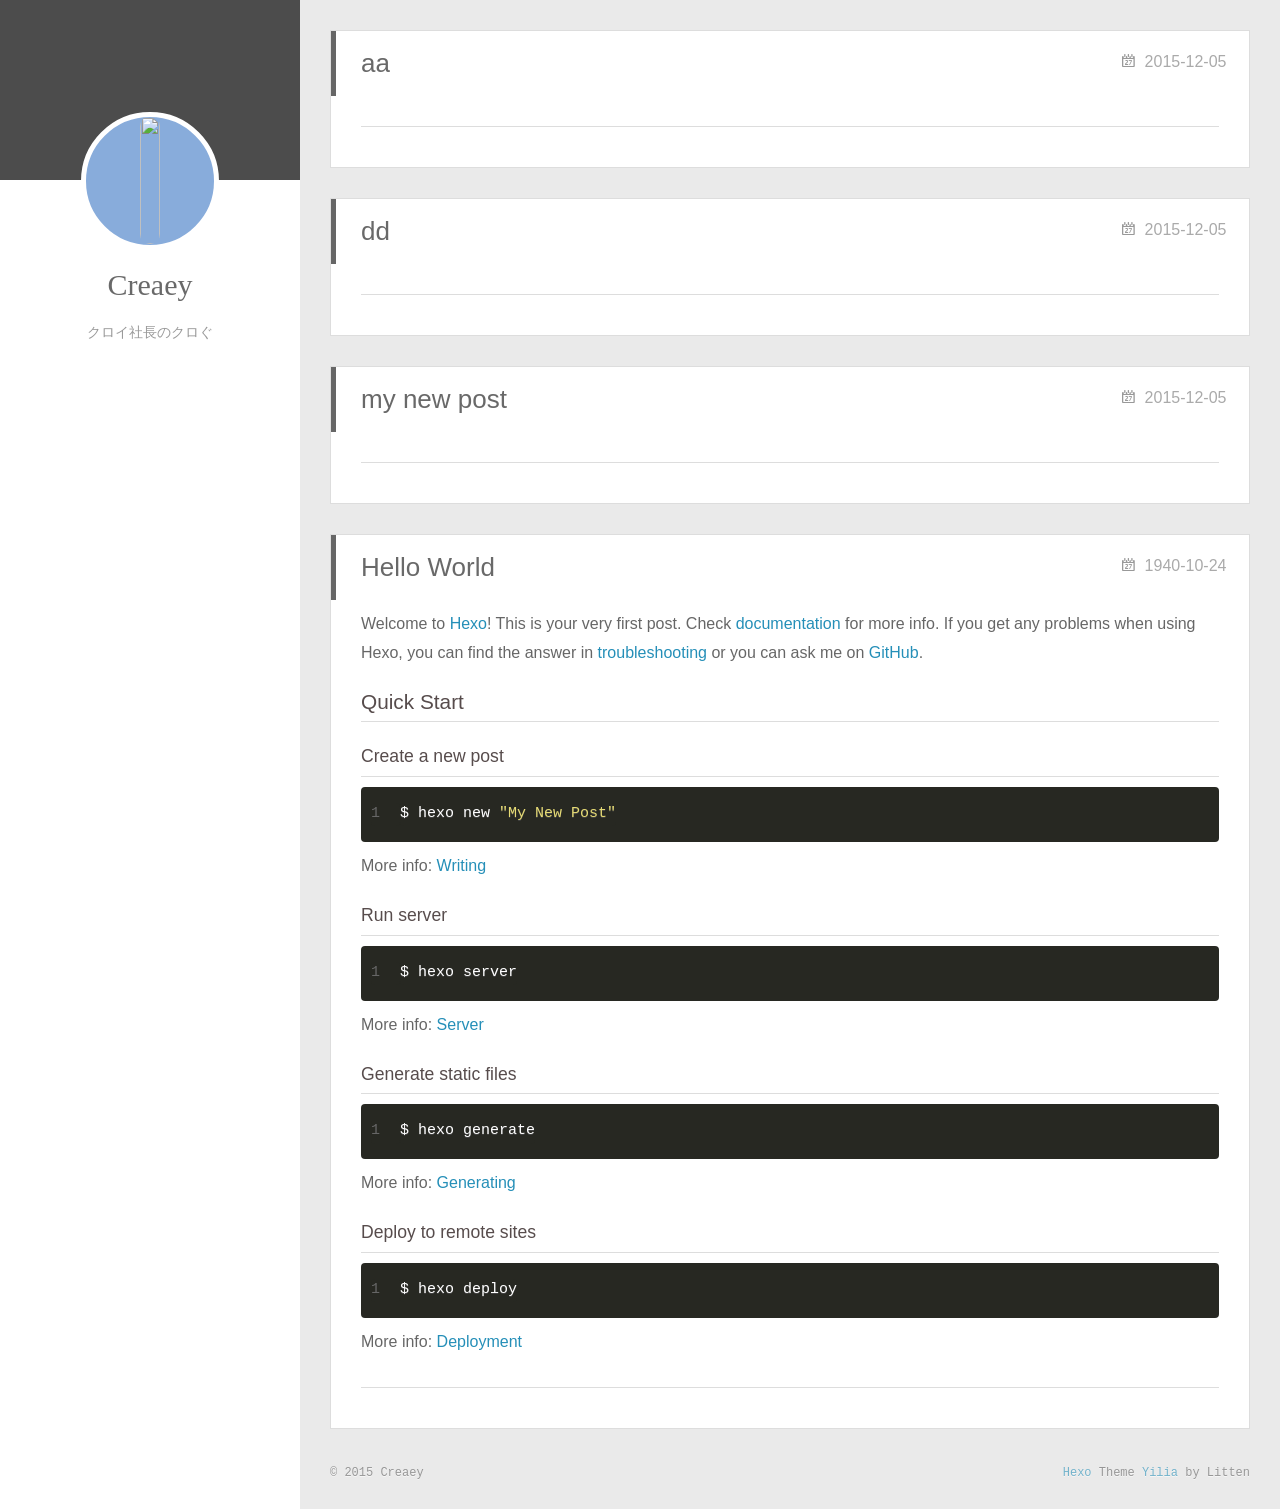
==== index.html @ 6d9f1882 "Site updated: 2015-12-05 16:35:38" ====
<!DOCTYPE html>
<html>
<head>
  <meta charset="utf-8">
  
  <title>Creaey&#39;s Klog</title>
  <meta name="viewport" content="width=device-width, initial-scale=1, maximum-scale=1">
  <meta name="description" content="クロイ社長のクロぐ">
<meta property="og:type" content="website">
<meta property="og:title" content="Creaey's Klog">
<meta property="og:url" content="http://creaey.com/index.html">
<meta property="og:site_name" content="Creaey's Klog">
<meta property="og:description" content="クロイ社長のクロぐ">
<meta name="twitter:card" content="summary">
<meta name="twitter:title" content="Creaey's Klog">
<meta name="twitter:description" content="クロイ社長のクロぐ">
  
  
  <link rel="stylesheet" href="/css/style.css" type="text/css">
</head>
<body>
  <div id="container">
    <div class="left-col">
    <div class="overlay"></div>
<div class="intrude-less">
	<header id="header" class="inner">
		<a href="/" class="profilepic">
			
			<img src="undefined" class="js-avatar" style="width: 100%;height: 100%;opacity: 1;">
			
		</a>

		<hgroup>
		  <h1 class="header-author"><a href="/">Creaey</a></h1>
		</hgroup>

		
		<p class="header-subtitle">クロイ社長のクロぐ</p>
		

		

		<div class="switch-area">
			<div class="switch-wrap">
				<section class="switch-part switch-part1">
					<nav class="header-menu">
						<ul>
						
						</ul>
					</nav>
					<nav class="header-nav">
						<div class="social">
							
						</div>
					</nav>
				</section>
				
				
				
				

				
			</div>
		</div>
	</header>				
</div>
    </div>
    <div class="mid-col">
      <nav id="mobile-nav">
  	<div class="overlay">
  		<div class="slider-trigger"></div>
  		<h1 class="header-author js-mobile-header hide">Creaey</h1>
  	</div>
	<div class="intrude-less">
		<header id="header" class="inner">
			<div class="profilepic">
				<img lazy-src="undefined" class="js-avatar">
			</div>
			<hgroup>
			  <h1 class="header-author">Creaey</h1>
			</hgroup>
			
			<p class="header-subtitle">クロイ社長のクロぐ</p>
			
			<nav class="header-menu">
				<ul>
				
		        <div class="clearfix"></div>
				</ul>
			</nav>
			<nav class="header-nav">
				<div class="social">
					
				</div>
			</nav>
		</header>				
	</div>
</nav>
      <div class="body-wrap">
  
    <article id="post-aa" class="article article-type-post" itemscope itemprop="blogPost">
  
    <div class="article-meta">
      <a href="/2015/12/05/aa/" class="article-date">
  	<time datetime="2015-12-04T17:41:09.000Z" itemprop="datePublished">2015-12-05</time>
</a>
    </div>
  
  <div class="article-inner">
    
    
      <header class="article-header">
        
  
    <h1 itemprop="name">
      <a class="article-title" href="/2015/12/05/aa/">aa</a>
    </h1>
  

      </header>
      
    
    <div class="article-entry" itemprop="articleBody">
      
        
      
    </div>
    
    <div class="article-info article-info-index">
      
      
      

      
      <div class="clearfix"></div>
    </div>
    
  </div>
  
</article>







  
    <article id="post-dd" class="article article-type-post" itemscope itemprop="blogPost">
  
    <div class="article-meta">
      <a href="/2015/12/05/dd/" class="article-date">
  	<time datetime="2015-12-04T17:09:47.000Z" itemprop="datePublished">2015-12-05</time>
</a>
    </div>
  
  <div class="article-inner">
    
    
      <header class="article-header">
        
  
    <h1 itemprop="name">
      <a class="article-title" href="/2015/12/05/dd/">dd</a>
    </h1>
  

      </header>
      
    
    <div class="article-entry" itemprop="articleBody">
      
        
      
    </div>
    
    <div class="article-info article-info-index">
      
      
      

      
      <div class="clearfix"></div>
    </div>
    
  </div>
  
</article>







  
    <article id="post-my-new-post" class="article article-type-post" itemscope itemprop="blogPost">
  
    <div class="article-meta">
      <a href="/2015/12/05/my-new-post/" class="article-date">
  	<time datetime="2015-12-04T16:20:03.000Z" itemprop="datePublished">2015-12-05</time>
</a>
    </div>
  
  <div class="article-inner">
    
    
      <header class="article-header">
        
  
    <h1 itemprop="name">
      <a class="article-title" href="/2015/12/05/my-new-post/">my new post</a>
    </h1>
  

      </header>
      
    
    <div class="article-entry" itemprop="articleBody">
      
        
      
    </div>
    
    <div class="article-info article-info-index">
      
      
      

      
      <div class="clearfix"></div>
    </div>
    
  </div>
  
</article>







  
    <article id="post-hello-world" class="article article-type-post" itemscope itemprop="blogPost">
  
    <div class="article-meta">
      <a href="/1940/10/24/hello-world/" class="article-date">
  	<time datetime="1940-10-24T02:26:18.955Z" itemprop="datePublished">1940-10-24</time>
</a>
    </div>
  
  <div class="article-inner">
    
    
      <header class="article-header">
        
  
    <h1 itemprop="name">
      <a class="article-title" href="/1940/10/24/hello-world/">Hello World</a>
    </h1>
  

      </header>
      
    
    <div class="article-entry" itemprop="articleBody">
      
        <p>Welcome to <a href="http://hexo.io/" target="_blank" rel="external">Hexo</a>! This is your very first post. Check <a href="http://hexo.io/docs/" target="_blank" rel="external">documentation</a> for more info. If you get any problems when using Hexo, you can find the answer in <a href="http://hexo.io/docs/troubleshooting.html" target="_blank" rel="external">troubleshooting</a> or you can ask me on <a href="https://github.com/hexojs/hexo/issues" target="_blank" rel="external">GitHub</a>.</p>
<h2 id="Quick_Start">Quick Start</h2><h3 id="Create_a_new_post">Create a new post</h3><figure class="highlight bash"><table><tr><td class="gutter"><pre><span class="line">1</span><br></pre></td><td class="code"><pre><span class="line">$ hexo new <span class="string">"My New Post"</span></span><br></pre></td></tr></table></figure>
<p>More info: <a href="http://hexo.io/docs/writing.html" target="_blank" rel="external">Writing</a></p>
<h3 id="Run_server">Run server</h3><figure class="highlight bash"><table><tr><td class="gutter"><pre><span class="line">1</span><br></pre></td><td class="code"><pre><span class="line">$ hexo server</span><br></pre></td></tr></table></figure>
<p>More info: <a href="http://hexo.io/docs/server.html" target="_blank" rel="external">Server</a></p>
<h3 id="Generate_static_files">Generate static files</h3><figure class="highlight bash"><table><tr><td class="gutter"><pre><span class="line">1</span><br></pre></td><td class="code"><pre><span class="line">$ hexo generate</span><br></pre></td></tr></table></figure>
<p>More info: <a href="http://hexo.io/docs/generating.html" target="_blank" rel="external">Generating</a></p>
<h3 id="Deploy_to_remote_sites">Deploy to remote sites</h3><figure class="highlight bash"><table><tr><td class="gutter"><pre><span class="line">1</span><br></pre></td><td class="code"><pre><span class="line">$ hexo deploy</span><br></pre></td></tr></table></figure>
<p>More info: <a href="http://hexo.io/docs/deployment.html" target="_blank" rel="external">Deployment</a></p>

      
    </div>
    
    <div class="article-info article-info-index">
      
      
      

      
      <div class="clearfix"></div>
    </div>
    
  </div>
  
</article>







  
  
</div>
      <footer id="footer">
  <div class="outer">
    <div id="footer-info">
    	<div class="footer-left">
    		&copy; 2015 Creaey
    	</div>
      	<div class="footer-right">
      		<a href="http://hexo.io/" target="_blank">Hexo</a>  Theme <a href="https://github.com/litten/hexo-theme-yilia" target="_blank">Yilia</a> by Litten
      	</div>
    </div>
  </div>
</footer>
    </div>
    

<script>
	var yiliaConfig = {
		fancybox: undefined,
		mathjax: undefined,
		animate: undefined,
		isHome: true,
		isPost: false,
		isArchive: false,
		isTag: false,
		isCategory: false,
		open_in_new: undefined
	}
</script>
<script src="http://7.url.cn/edu/jslib/comb/require-2.1.6,jquery-1.9.1.min.js" type="text/javascript"></script>
<script src="/js/main.js" type="text/javascript"></script>






  </div>
</body>
</html>
---- css/style.css ----
body {
  width: 100%;
}
body:before,
body:after {
  content: "";
  display: table;
}
body:after {
  clear: both;
}
@font-face {
  font-family: 'FontAwesome';
  src: url("fonts/fontawesome-webfont.eot");
  src: url("fonts/fontawesome-webfont.eot?#iefix") format("embedded-opentype"), url("fonts/fontawesome-webfont.woff") format("woff"), url("fonts/fontawesome-webfont.ttf") format("truetype"), url("fonts/fontawesome-webfont.svgz#FontAwesomeRegular") format("svg"), url("fonts/fontawesome-webfont.svg#FontAwesomeRegular") format("svg");
  font-weight: normal;
  font-style: normal;
}
html,
body,
div,
span,
applet,
object,
iframe,
h1,
h2,
h3,
h4,
h5,
h6,
p,
blockquote,
pre,
a,
abbr,
acronym,
address,
big,
cite,
code,
del,
dfn,
em,
img,
ins,
kbd,
q,
s,
samp,
small,
strike,
strong,
sub,
sup,
tt,
var,
dl,
dt,
dd,
ol,
ul,
li,
fieldset,
form,
label,
legend,
table,
caption,
tbody,
tfoot,
thead,
tr,
th,
td {
  margin: 0;
  padding: 0;
  border: 0;
  outline: 0;
  font-weight: inherit;
  font-style: inherit;
  font-family: inherit;
  font-size: 100%;
  vertical-align: baseline;
}
body {
  line-height: 1;
  color: #000;
  background: #fff;
}
ol,
ul {
  list-style: none;
}
table {
  border-collapse: separate;
  border-spacing: 0;
  vertical-align: middle;
}
caption,
th,
td {
  text-align: left;
  font-weight: normal;
  vertical-align: middle;
}
a img {
  border: none;
}
ol {
  list-style: decimal;
  padding-left: 20px;
}
ul {
  list-style: none;
}
input,
button {
  margin: 0;
  padding: 0;
}
input::-moz-focus-inner,
button::-moz-focus-inner {
  border: 0;
  padding: 0;
}
@font-face {
  font-family: FontAwesome;
  font-style: normal;
  font-weight: normal;
  src: url("fonts/fontawesome-webfont.eot?v=#4.0.3");
  src: url("fonts/fontawesome-webfont.eot?#iefix&v=#4.0.3") format("embedded-opentype"), url("fonts/fontawesome-webfont.woff?v=#4.0.3") format("woff"), url("fonts/fontawesome-webfont.ttf?v=#4.0.3") format("truetype"), url("fonts/fontawesome-webfont.svg#fontawesomeregular?v=#4.0.3") format("svg");
}
html,
body,
#container {
  height: 100%;
}
body {
  font-family: "微软雅黑", "HelveticaNeue-Light", "Helvetica Neue Light", "Helvetica Neue", Helvetica, Arial, sans-serif;
  font-size: 16px;
  background: #fff;
  color: rgba(0,0,0,0.6);
  -webkit-overflow-scrolling: touch;
}
h1,
h2,
h3 {
  display: block;
}
h1 {
  font-size: 1.5em;
}
h2 {
  font-size: 1.3em;
}
h3 {
  font-size: 1.1em;
}
h4,
h5,
h6 {
  font-size: 1em;
}
a {
  text-decoration: none;
  outline-width: 0;
  color: #258fb8;
  outline: none;
}
.alignleft {
  float: left;
}
.alignright {
  float: right;
}
.clearfix {
  *zoom: 1;
}
.clearfix:after {
  content: "";
  display: table;
  clear: both;
}
.inner {
  width: 1000px;
  margin: 0 auto;
}
.hide {
  display: none;
}
@media screen and (max-width: 1040px) {
  .inner {
    width: 100%;
  }
}
#container {
  position: relative;
  min-height: 100%;
}
#container #mobile-nav {
  display: none;
}
#container #mobile-nav .overlay {
  height: 110px;
  position: absolute;
  width: 100%;
  background: #4d4d4d;
}
#container #mobile-nav .overlay.fixed {
  position: fixed;
  height: 42px;
  z-index: 99;
}
#container #mobile-nav #header {
  padding: 10px 0 0 0;
}
#container #mobile-nav #header .profilepic {
  display: block;
  position: relative;
  z-index: 100;
}
#container #mobile-nav #header .header-menu {
  height: auto;
  margin: 10px;
}
#container #mobile-nav #header .header-menu ul {
  text-align: center;
  cursor: default;
}
#container #mobile-nav #header .header-menu li {
  display: inline-block;
  margin: 3px;
}
#container .left-col {
  background: #fff;
  width: 300px;
  position: fixed;
  opacity: 1;
  -webkit-transition: all 0.2s ease-in;
  -moz-transition: all 0.2s ease-in;
  -ms-transition: all 0.2s ease-in;
  transition: all 0.2s ease-in;
  height: 100%;
}
#container .left-col .overlay {
  width: 100%;
  height: 180px;
  background-color: #000;
  position: absolute;
  opacity: 0.7;
}
#container .left-col .intrude-less {
  width: 76%;
  text-align: center;
  margin: 112px auto 0;
}
#container .mid-col {
  position: absolute;
  right: 0;
  min-height: 100%;
  background: #eaeaea;
  left: 300px;
  width: auto;
}
@media screen and (max-width: 800px) {
  #container .left-col {
    display: none;
  }
  #container .mid-col {
    left: 0;
  }
  #container #header .header-nav {
    position: relative;
  }
  #container .header-author.fixed {
    position: fixed;
    top: -13px;
    width: 100%;
    color: #ddd;
  }
  #container .overlay .slider-trigger {
    position: absolute;
    z-index: 101;
    bottom: 0;
    left: 0;
    width: 42px;
    height: 42px;
  }
  #container .overlay .slider-trigger:hover {
    background: #444;
  }
  #container .overlay .slider-trigger:before {
    color: #ddd;
    content: "\f00b";
    font: 16px FontAwesome;
    width: 16px;
    height: 16px;
    margin-left: 9px;
    margin-top: 14px;
    display: block;
  }
  #container .article-header {
    border-left: none;
    padding: 0;
    border-bottom: 1px dotted #ddd;
  }
  #container .article-header h1 {
    margin-bottom: 10px;
  }
  #container .header-subtitle {
    padding: 0 24px;
  }
  #container .article-info-index.article-info {
    padding-top: 10px;
    margin: 0;
    border-top: 1px solid #ddd;
  }
  #container .article-info-post.article-info {
    margin: 0;
    padding-top: 10px;
    border: none;
  }
  #container .article-more-link a {
    float: right;
  }
  #container #viewer-box .viewer-box-l {
    font-size: 14px;
  }
  #container .article {
    padding: 10px;
    margin: 10px;
    font-size: 14px;
  }
  #container .article .article-entry {
    padding-left: 0;
    padding-right: 0;
    padding-top: 10px;
  }
  #container .article .article-title {
    font-size: 18px;
    max-width: 185px;
    display: block;
    margin: 0;
  }
  #container .article .article-meta {
    width: auto;
    height: 30px;
    margin-top: -5px;
    position: ralative;
  }
  #container .article .article-meta .article-date {
    font-size: 12px;
    -webkit-border-radius: 0;
    border-radius: 0;
    color: #666;
    background: none;
    height: auto;
    padding: 0;
    margin: 0;
    width: 100%;
    text-align: left;
    margin-left: 10px;
  }
  #container .article .article-meta .article-date time {
    width: auto;
    float: right;
    margin-right: 10px;
  }
  #container .article .article-meta .article-tag-list {
    margin-top: 7px;
    position: absolute;
    right: 10px;
    top: 0;
  }
  #container .article .article-meta .article-tag-list:before {
    float: left;
    margin-top: 1px;
    left: 0;
  }
  #container .article .article-meta .article-tag-list .article-tag-list-item {
    float: left;
    padding-left: 0;
    width: auto;
    max-width: 83px;
  }
  #container .article .article-meta .article-category {
    margin-top: 7px;
    position: absolute;
    right: 10px;
    top: -30px;
  }
  #container .article .article-meta .article-category:before {
    float: left;
    margin-top: 1px;
    left: 15px;
  }
  #container .article .article-meta .article-category .article-category-link {
    max-width: 83px;
    width: auto;
    padding-left: 10px;
  }
  #container .article .article-nav-link-wrap {
    margin: 5px 0;
  }
  #container .article .article-nav-link-wrap strong {
    float: left;
    margin-right: 5px;
  }
  #container .article #article-nav-older {
    float: none;
    display: block;
  }
  #container .share {
    padding: 3px 10px;
  }
  #container .duoshuo {
    padding: 0 13px;
  }
  #container #disqus_thread {
    padding: 0 13px;
  }
  #container #mobile-nav {
    display: block;
  }
  #container #page-nav .extend {
    opacity: 1;
  }
  #container .instagram .open-ins {
    left: 2px;
    top: -30px;
    color: #aaa;
  }
  #container .info-on-right {
    float: initial;
  }
  #container .archives-wrap {
    margin: 10px 10px 0px;
    padding: 10px;
  }
  #container .archives-wrap .archive-article-title {
    font-size: 14px;
  }
  #container .archives-wrap .archive-year-wrap {
    position: relative;
    padding: 0 0 0 0;
  }
  #container .archives-wrap .archive-year-wrap a {
    padding: 0 0 0 0;
  }
  #container .archives-wrap .article-meta .archive-article-date {
    font-size: 12px;
    margin-right: 10px;
    margin-top: -5px;
  }
  #container .archives-wrap .article-meta .article-tag-list-link {
    font-size: 12px;
  }
  #container .archives .archive-article {
    padding: 10px 0;
    margin-left: 0;
  }
  #container #footer .footer-left {
    float: initial;
    margin-bottom: 10px;
  }
  #container #footer .footer-right {
    float: initial;
  }
}
.header-author {
  text-align: center;
  margin: 0.67em 0;
  font-family: Roboto, "Roboto", serif;
  font-size: 30px;
  -webkit-transition: 0.3s;
  -moz-transition: 0.3s;
  -ms-transition: 0.3s;
  transition: 0.3s;
}
#header {
  width: 100%;
}
#header a {
  color: #696969;
}
#header a:hover {
  color: #b0a0aa;
}
#header .profilepic {
  text-align: center;
  display: block;
  border: 5px solid #fff;
  -webkit-border-radius: 300px;
  border-radius: 300px;
  width: 128px;
  height: 128px;
  margin: 0 auto;
  position: relative;
  overflow: hidden;
  background: #88acdb;
  -webkit-transition: all 0.2s ease-in;
  display: -webkit-box;
  -webkit-box-orient: horizontal;
  -webkit-box-pack: center;
  -webkit-box-align: center;
  text-align: center;
}
#header .profilepic img {
  width: 20%;
  height: 20%;
  -webkit-border-radius: 300px;
  border-radius: 300px;
  opacity: 0;
  -webkit-transition: all 0.2s ease-in;
}
#header .profilepic img.show {
  width: 100%;
  height: 100%;
  opacity: 1;
}
#header .header-subtitle {
  text-align: center;
  color: #999;
  font-size: 14px;
  line-height: 25px;
  overflow: hidden;
  text-overflow: ellipsis;
  display: -webkit-box;
  -webkit-line-clamp: 2;
  -webkit-box-orient: vertical;
}
#header .header-menu {
  font-weight: 300;
  line-height: 31px;
  cursor: pointer;
  text-transform: uppercase;
  float: none;
  height: 150px;
  margin-left: -12px;
  text-align: center;
  display: -webkit-box;
  -webkit-box-orient: horizontal;
  -webkit-box-pack: center;
  -webkit-box-align: center;
}
#header .header-menu li {
  cursor: default;
}
#header .header-menu li a {
  font-size: 14px;
  min-width: 300px;
}
#header .switch-area {
  position: relative;
  width: 100%;
  overflow: hidden;
  min-height: 500px;
  font-size: 14px;
}
#header .switch-area .switch-wrap {
  -webkit-transition: -webkit-transform 0.3s ease-in;
  -moz-transition: -moz-transform 0.3s ease-in;
  -ms-transition: -ms-transform 0.3s ease-in;
  transition: transform 0.3s ease-in;
  position: relative;
}
#header .turn-left {
  -webkit-transform: translate(-100%, 0);
  -moz-transform: translate(-100%, 0);
  -ms-transform: translate(-100%, 0);
  transform: translate(-100%, 0);
}
#header .header-nav {
  width: 100%;
  position: absolute;
  -webkit-transition: -webkit-transform 0.3s ease-in;
  -moz-transition: -moz-transform 0.3s ease-in;
  -ms-transition: -ms-transform 0.3s ease-in;
  transition: transform 0.3s ease-in;
}
#header .header-nav .social {
  margin-right: 15px;
  margin-top: 10px;
  text-align: center;
}
#header .header-nav .social a {
  -webkit-border-radius: 50%;
  border-radius: 50%;
  display: -moz-inline-stack;
  display: inline-block;
  vertical-align: middle;
  *vertical-align: auto;
  zoom: 1;
  *display: inline;
  text-indent: -9999px;
  margin: 0 8px 15px 8px;
  opacity: 0.7;
  width: 28px;
  height: 28px;
  -webkit-transition: 0.3s;
  -moz-transition: 0.3s;
  -ms-transition: 0.3s;
  transition: 0.3s;
}
#header .header-nav .social a:hover {
  opacity: 1;
}
#header .header-nav .social a:last-of-type {
  margin-right: 0;
}
#header .header-nav .social a.weibo {
  background: url("/img/weibo.png") center no-repeat #aaf;
  border: 1px solid #aaf;
}
#header .header-nav .social a.weibo:hover {
  border: 1px solid #aaf;
}
#header .header-nav .social a.rss {
  background: url("/img/rss.png") center no-repeat #ef7522;
  border: 1px solid #ef7522;
}
#header .header-nav .social a.rss:hover {
  border: 1px solid #cf5d0f;
}
#header .header-nav .social a.github {
  background: url("/img/github.png") center no-repeat #afb6ca;
  border: 1px solid #afb6ca;
}
#header .header-nav .social a.github:hover {
  border: 1px solid #909ab6;
}
#header .header-nav .social a.facebook {
  background: url("/img/facebook.png") center no-repeat #3b5998;
  border: 1px solid #3b5998;
}
#header .header-nav .social a.facebook:hover {
  border: 1px solid #2d4373;
}
#header .header-nav .social a.google {
  background: url("/img/google.png") center no-repeat #c83d20;
  border: 1px solid #c83d20;
}
#header .header-nav .social a.google:hover {
  border: 1px solid #9c3019;
}
#header .header-nav .social a.twitter {
  background: url("/img/twitter.png") center no-repeat #55cff8;
  border: 1px solid #55cff8;
}
#header .header-nav .social a.twitter:hover {
  border: 1px solid #24c1f6;
}
#header .header-nav .social a.linkedin {
  background: url("/img/linkedin.png") center no-repeat #005a87;
  border: 1px solid #005a87;
}
#header .header-nav .social a.linkedin:hover {
  border: 1px solid #006b98;
}
#header .header-nav .social a.zhihu {
  background: url("/img/zhihu.png") center no-repeat #0078d8;
  border: 1px solid #0078d8;
}
#header .header-nav .social a.zhihu:hover {
  border: 1px solid #0078d8;
}
#header .header-nav .social a.douban {
  background: url("/img/douban.png") center no-repeat #06c611;
  border: 1px solid #06c611;
}
#header .header-nav .social a.douban:hover {
  border: 1px solid #06c611;
}
#header .header-nav .social a.mail {
  background: url("/img/mail.png") center no-repeat #005a87;
  border: 1px solid #005a87;
}
#header .header-nav .social a.mail:hover {
  border: 1px solid #006b98;
}
#header .switch-part {
  width: 100%;
  position: absolute;
}
#header .switch-part1 {
  left: 0;
}
#header .switch-part2 {
  left: 100%;
  top: 20px;
  overlay-x: hidden;
  overflow-y: auto;
  max-height: 200px;
}
#header .switch-part3 {
  left: 200%;
  line-height: 30px;
}
#header .switch-part3 .switch-friends-link {
  margin-right: 9px;
  -webkit-border-radius: 3px;
  border-radius: 3px;
  padding: 5px;
}
#header .switch-part3 .switch-friends-link:hover {
  background: #88acdb;
  color: #fff;
}
#header .switch-part4 {
  left: 300%;
  text-align: left;
  line-height: 30px;
}
.duoshuo {
  padding: 0 40px;
}
#disqus_thread {
  padding: 0 40px;
}
.archives-wrap {
  position: relative;
  margin: 0 30px;
  padding-right: 60px;
  border-bottom: 1px solid #eee;
  background: #fff;
}
.archives-wrap:first-child {
  margin-top: 30px;
}
.archives-wrap:last-child {
  margin-bottom: 80px;
}
.archives-wrap .archive-year-wrap {
  line-height: 35px;
  width: 200px;
  position: absolute;
  padding-top: 15px;
  font-size: 1.8em;
}
.archives-wrap .archive-year-wrap a {
  color: #666;
  font-weight: bold;
  padding-left: 48px;
}
.archives {
  position: relative;
}
.archives .article-info {
  border: none;
}
.archives .archive-article {
  margin-left: 200px;
  padding: 20px 0;
  border-bottom: 1px solid #eee;
  border-top: 1px solid #fff;
  position: relative;
}
.archives .archive-article:first-child {
  border-top: none;
}
.archives .archive-article:last-child {
  border-bottom: none;
}
.archives .archive-article-title {
  font-size: 16px;
  color: #333;
  -webkit-transition: color 0.3s;
  -moz-transition: color 0.3s;
  -ms-transition: color 0.3s;
  transition: color 0.3s;
}
.archives .archive-article-title:hover {
  color: #657b83;
}
.archives .archive-article-title span {
  display: block;
  color: #a8a8a8;
  font-size: 12px;
  line-height: 14px;
  height: 7px;
  padding-left: 2px;
}
.archives .archive-article-title span:before {
  display: inline-block;
  content: "“";
  font-family: serif;
  font-size: 30px;
  float: left;
  margin: 4px 4px 0 -12px;
  color: #c8c8c8;
}
.archive-article-inner .archive-article-header {
  position: relative;
}
.archive-article-inner .article-meta {
  position: relative;
  float: right;
  margin-top: -10px;
  color: #555;
  background: none;
  text-align: right;
  width: auto;
}
.archive-article-inner .article-meta .article-date time {
  color: #aaa;
}
.archive-article-inner .article-meta .archive-article-date,
.archive-article-inner .article-meta .article-tag-list {
  margin-right: 30px;
  display: -moz-inline-stack;
  display: inline-block;
  vertical-align: middle;
  zoom: 1;
  color: #666;
  font-size: 14px;
}
.archive-article-inner .article-meta .archive-article-date {
  cursor: default;
  font-size: 12px;
  margin-bottom: 5px;
  margin-top: -10px;
}
.archive-article-inner .article-meta .archive-article-date time:before {
  content: "\f073";
  color: #999;
  position: relative;
  margin-right: 10px;
  font: 16px FontAwesome;
}
.archive-article-inner .article-meta .article-category:before {
  float: left;
  margin-top: 1px;
  left: 15px;
}
.archive-article-inner .article-meta .article-category .article-category-link {
  width: auto;
  max-width: 83px;
  padding-left: 10px;
}
.archive-article-inner .article-meta .article-tag-list {
  margin-top: 0px;
}
.archive-article-inner .article-meta .article-tag-list:before {
  left: 15px;
}
.archive-article-inner .article-meta .article-tag-list .article-tag-list-item {
  display: inline-block;
  width: auto;
  max-width: 83px;
  padding-left: 8px;
  font-size: 12px;
}
.body-wrap {
  margin-bottom: 80px;
}
.article {
  margin: 30px;
  position: relative;
  border: 1px solid #ddd;
  background: #fff;
  -webkit-transition: all 0.2s ease-in;
}
.article.show {
  visibility: visible;
  -webkit-animation: cd-bounce-1 0.6s;
  -moz-animation: cd-bounce-1 0.6s;
  -webkit-animation: cd-bounce-1 0.6s;
  -moz-animation: cd-bounce-1 0.6s;
  -ms-animation: cd-bounce-1 0.6s;
  animation: cd-bounce-1 0.6s;
}
.article.hidden {
  visibility: hidden;
}
.article img {
  max-width: 100%;
}
@-webkit-keyframes cd-bounce-1 {
  0% {
    opacity: 0;
    -webkit-transform: scale(1);
  }
  60% {
    opacity: 1;
    -webkit-transform: scale(1.01);
  }
  100% {
    -webkit-transform: scale(1);
  }
}
@-moz-keyframes cd-bounce-1 {
  0% {
    opacity: 0;
    -moz-transform: scale(1);
  }
  60% {
    opacity: 1;
    -moz-transform: scale(1.01);
  }
  100% {
    -moz-transform: scale(1);
  }
}
.article-index {
  margin-left: 200px;
  padding: 15px 0;
  margin-right: 75px;
}
.article-index .brief {
  display: block;
  color: #a8a8a8;
  font-size: 12px;
  line-height: 14px;
  height: 7px;
  padding-left: 2px;
}
.article-index .brief:before {
  display: inline-block;
  content: "“";
  font-family: serif;
  font-size: 30px;
  float: left;
  margin: 4px 4px 0 -12px;
  color: #c8c8c8;
}
.article-title {
  color: #696969;
  margin-left: 0px;
  font-weight: 300;
  line-height: 35px;
  margin-bottom: 20px;
  font-size: 26px;
  -webkit-transition: color 0.3s;
  -moz-transition: color 0.3s;
  -o-transition: color 0.3s;
  -webkit-transition: color 0.3s;
  -moz-transition: color 0.3s;
  -ms-transition: color 0.3s;
  transition: color 0.3s;
}
.article-title:hover {
  color: #b0a0aa;
}
.article-inner {
  position: relative;
  margin-bottom: 20px;
}
.article-header {
  border-left: 5px solid;
  padding: 15px 0px 15px 25px;
}
.article-info.info-on-right {
  margin: 10px 0 0 0;
  float: right;
}
.article-info-index.article-info {
  padding-top: 20px;
  margin: 30px 30px 0 30px;
  border-top: 1px solid #ddd;
}
.article-info-post.article-info {
  padding: 0;
  border: none;
  margin: -30px 0 20px 30px;
}
.article-entry {
  line-height: 1.8em;
  padding-right: 30px;
  padding-left: 30px;
}
.article-entry p {
  margin-top: 10px;
}
.article-entry p code,
.article-entry li code {
  padding: 1px 3px;
  margin: 0 3px;
  background: #ddd;
  border: 1px solid #ccc;
  font-family: Menlo, Monaco, "Andale Mono", "lucida console", "Courier New", monospace;
  word-wrap: break-word;
  font-size: 14px;
}
.article-entry blockquote {
  background: #ddd;
  border-left: 5px solid #ccc;
  padding: 15px 20px;
  margin-top: 10px;
  border-left: 5px solid #657b83;
  background: #f6f6f6;
}
.article-entry blockquote p {
  margin-top: 0;
}
.article-entry em {
  font-style: italic;
}
.article-entry ul li:before {
  content: "";
  width: 6px;
  height: 6px;
  border: 1px solid #999;
  -webkit-border-radius: 10px;
  border-radius: 10px;
  background: #aaa;
  display: inline-block;
  margin-right: 10px;
  float: left;
  margin-top: 12px;
}
.article-entry ul,
.article-entry ol {
  font-size: 14px;
  margin: 10px 0px;
}
.article-entry li ul,
.article-entry li ol {
  margin-left: 30px;
}
.article-entry li ul li:before,
.article-entry li ol li:before {
  content: "";
  background: #dedede;
}
.article-entry h1 {
  margin-top: 30px;
}
.article-entry h2 {
  margin-top: 20px;
  font-weight: 300;
  color: #574c4c;
  padding-bottom: 5px;
  border-bottom: 1px solid #ddd;
}
.article-entry h3,
.article-entry h4,
.article-entry h5,
.article-entry h6 {
  margin-top: 20px;
  font-weight: 300;
  color: #574c4c;
  padding-bottom: 5px;
  border-bottom: 1px solid #ddd;
}
.article-entry video {
  max-width: 100%;
}
.article-entry strong {
  font-weight: bold;
}
.article-entry .caption {
  display: block;
  font-size: 0.8em;
  color: #aaa;
}
.article-entry hr {
  height: 0;
  margin-top: 20px;
  margin-bottom: 20px;
  border-left: 0;
  border-right: 0;
  border-top: 1px solid #ddd;
  border-bottom: 1px solid #fff;
}
.article-entry pre {
  font-size: 1/0.9em;
  line-height: 1.5;
  margin-top: 10px;
  padding: 5px 15px;
  overflow-x: auto;
  color: #657b83;
  font-size: 10px;
  border: 1px solid #ccc;
  text-shadow: 0 1px #444;
  font-family: Menlo, Monaco, "Andale Mono", "lucida console", "Courier New", monospace;
}
.article-entry pre code {
  font-size: 14px;
}
.article-entry table {
  width: 100%;
  border: 1px solid #dedede;
  margin: 15px 0;
  border-collapse: collapse;
}
.article-entry table tr,
.article-entry table td {
  height: 35px;
}
.article-entry table thead tr {
  background: #f8f8f8;
}
.article-entry table tbody tr:hover {
  background: #efefef;
}
.article-entry table td,
.article-entry table th {
  border: 1px solid #dedede;
  padding: 0 10px;
}
.article-entry figure table {
  border: none;
  width: auto;
  margin: 0;
}
.article-entry figure table tbody tr:hover {
  background: none;
}
.article-meta {
  width: 150px;
  font-size: 14;
  text-align: right;
  position: absolute;
  right: 0;
  top: 23px;
  text-align: center;
  z-index: 1;
}
.article-meta time {
  color: #aaa;
}
.article-meta time:before {
  color: #999;
  content: "\f073";
  font: 17px FontAwesome;
  margin-right: 10px;
}
.article-more-link {
  margin-top: 5px;
  text-align: right;
}
.article-more-link a {
  background: #4d4d4d;
  color: #fff;
  font-size: 12px;
  padding: 2px 8px 4px;
  line-height: 16px;
  -webkit-border-radius: 2px;
  -moz-border-radius: 2px;
  -webkit-border-radius: 2px;
  border-radius: 2px;
  -webkit-transition: background 0.3s;
  -moz-transition: background 0.3s;
  -ms-transition: background 0.3s;
  transition: background 0.3s;
}
.article-more-link a:hover {
  background: #3c3c3c;
}
.article-more-link a.hidden {
  visibility: hidden;
}
#article-nav {
  margin: 80px 0 30px 0;
  padding-bottom: 10px;
}
#article-nav .article-nav-link-wrap {
  margin: 0px 30px 0px 30px;
  font-size: 14px;
  color: #333;
}
#article-nav .article-nav-link-wrap .article-nav-title {
  display: inline-block;
  font-size: 12px;
  color: #aaa;
  -webkit-transition: color 0.3s;
  -moz-transition: color 0.3s;
  -ms-transition: color 0.3s;
  transition: color 0.3s;
}
#article-nav .article-nav-link-wrap strong {
  background: #ddd;
  color: #fff;
  -webkit-border-radius: 100%;
  border-radius: 100%;
  width: 15px;
  height: 15px;
  display: inline-block;
  text-align: center;
  -webkit-transition: background 0.3s;
  -moz-transition: background 0.3s;
  -ms-transition: background 0.3s;
  transition: background 0.3s;
}
#article-nav .article-nav-link-wrap:hover strong {
  background: #4d4d4d;
}
#article-nav .article-nav-link-wrap:hover .article-nav-title {
  color: #4d4d4d;
}
#article-nav #article-nav-older {
  float: right;
}
@-moz-keyframes cd-bounce-1 {
  0% {
    opacity: 0;
    -webkit-transform: scale(1);
    -moz-transform: scale(1);
    -ms-transform: scale(1);
    -o-transform: scale(1);
    -webkit-transform: scale(1);
    -moz-transform: scale(1);
    -ms-transform: scale(1);
    transform: scale(1);
  }
  60% {
    opacity: 1;
    -webkit-transform: scale(1.01);
    -moz-transform: scale(1.01);
    -ms-transform: scale(1.01);
    -o-transform: scale(1.01);
    -webkit-transform: scale(1.01);
    -moz-transform: scale(1.01);
    -ms-transform: scale(1.01);
    transform: scale(1.01);
  }
  100% {
    -webkit-transform: scale(1);
    -moz-transform: scale(1);
    -ms-transform: scale(1);
    -o-transform: scale(1);
    -webkit-transform: scale(1);
    -moz-transform: scale(1);
    -ms-transform: scale(1);
    transform: scale(1);
  }
}
@-webkit-keyframes cd-bounce-1 {
  0% {
    opacity: 0;
    -webkit-transform: scale(1);
    -moz-transform: scale(1);
    -ms-transform: scale(1);
    -o-transform: scale(1);
    -webkit-transform: scale(1);
    -moz-transform: scale(1);
    -ms-transform: scale(1);
    transform: scale(1);
  }
  60% {
    opacity: 1;
    -webkit-transform: scale(1.01);
    -moz-transform: scale(1.01);
    -ms-transform: scale(1.01);
    -o-transform: scale(1.01);
    -webkit-transform: scale(1.01);
    -moz-transform: scale(1.01);
    -ms-transform: scale(1.01);
    transform: scale(1.01);
  }
  100% {
    -webkit-transform: scale(1);
    -moz-transform: scale(1);
    -ms-transform: scale(1);
    -o-transform: scale(1);
    -webkit-transform: scale(1);
    -moz-transform: scale(1);
    -ms-transform: scale(1);
    transform: scale(1);
  }
}
@-o-keyframes cd-bounce-1 {
  0% {
    opacity: 0;
    -webkit-transform: scale(1);
    -moz-transform: scale(1);
    -ms-transform: scale(1);
    -o-transform: scale(1);
    -webkit-transform: scale(1);
    -moz-transform: scale(1);
    -ms-transform: scale(1);
    transform: scale(1);
  }
  60% {
    opacity: 1;
    -webkit-transform: scale(1.01);
    -moz-transform: scale(1.01);
    -ms-transform: scale(1.01);
    -o-transform: scale(1.01);
    -webkit-transform: scale(1.01);
    -moz-transform: scale(1.01);
    -ms-transform: scale(1.01);
    transform: scale(1.01);
  }
  100% {
    -webkit-transform: scale(1);
    -moz-transform: scale(1);
    -ms-transform: scale(1);
    -o-transform: scale(1);
    -webkit-transform: scale(1);
    -moz-transform: scale(1);
    -ms-transform: scale(1);
    transform: scale(1);
  }
}
@keyframes cd-bounce-1 {
  0% {
    opacity: 0;
    -webkit-transform: scale(1);
    -moz-transform: scale(1);
    -ms-transform: scale(1);
    -o-transform: scale(1);
    -webkit-transform: scale(1);
    -moz-transform: scale(1);
    -ms-transform: scale(1);
    transform: scale(1);
  }
  60% {
    opacity: 1;
    -webkit-transform: scale(1.01);
    -moz-transform: scale(1.01);
    -ms-transform: scale(1.01);
    -o-transform: scale(1.01);
    -webkit-transform: scale(1.01);
    -moz-transform: scale(1.01);
    -ms-transform: scale(1.01);
    transform: scale(1.01);
  }
  100% {
    -webkit-transform: scale(1);
    -moz-transform: scale(1);
    -ms-transform: scale(1);
    -o-transform: scale(1);
    -webkit-transform: scale(1);
    -moz-transform: scale(1);
    -ms-transform: scale(1);
    transform: scale(1);
  }
}
.archives-wrap {
  position: relative;
  margin: 0 30px;
  padding-right: 60px;
  border-bottom: 1px solid #eee;
  background: #fff;
}
.archives-wrap:first-child {
  margin-top: 30px;
}
.archives-wrap:last-child {
  margin-bottom: 80px;
}
.archives-wrap .archive-year-wrap {
  line-height: 35px;
  width: 200px;
  position: absolute;
  padding-top: 15px;
  font-size: 1.8em;
}
.archives-wrap .archive-year-wrap a {
  color: #666;
  font-weight: bold;
  padding-left: 48px;
}
.archives {
  position: relative;
}
.archives .article-info {
  border: none;
}
.archives .archive-article {
  margin-left: 200px;
  padding: 20px 0;
  border-bottom: 1px solid #eee;
  border-top: 1px solid #fff;
  position: relative;
}
.archives .archive-article:first-child {
  border-top: none;
}
.archives .archive-article:last-child {
  border-bottom: none;
}
.archives .archive-article-title {
  font-size: 16px;
  color: #333;
  -webkit-transition: color 0.3s;
  -moz-transition: color 0.3s;
  -ms-transition: color 0.3s;
  transition: color 0.3s;
}
.archives .archive-article-title:hover {
  color: #657b83;
}
.archives .archive-article-title span {
  display: block;
  color: #a8a8a8;
  font-size: 12px;
  line-height: 14px;
  height: 7px;
  padding-left: 2px;
}
.archives .archive-article-title span:before {
  display: inline-block;
  content: "“";
  font-family: serif;
  font-size: 30px;
  float: left;
  margin: 4px 4px 0 -12px;
  color: #c8c8c8;
}
.archive-article-inner .archive-article-header {
  position: relative;
}
.archive-article-inner .article-meta {
  position: relative;
  float: right;
  margin-top: -10px;
  color: #555;
  background: none;
  text-align: right;
  width: auto;
}
.archive-article-inner .article-meta .article-date time {
  color: #aaa;
}
.archive-article-inner .article-meta .archive-article-date,
.archive-article-inner .article-meta .article-tag-list {
  margin-right: 30px;
  display: -moz-inline-stack;
  display: inline-block;
  vertical-align: middle;
  zoom: 1;
  color: #666;
  font-size: 14px;
}
.archive-article-inner .article-meta .archive-article-date {
  cursor: default;
  font-size: 12px;
  margin-bottom: 5px;
  margin-top: -10px;
}
.archive-article-inner .article-meta .archive-article-date time:before {
  content: "\f073";
  color: #999;
  position: relative;
  margin-right: 10px;
  font: 16px FontAwesome;
}
.archive-article-inner .article-meta .article-category:before {
  float: left;
  margin-top: 1px;
  left: 15px;
}
.archive-article-inner .article-meta .article-category .article-category-link {
  width: auto;
  max-width: 83px;
  padding-left: 10px;
}
.archive-article-inner .article-meta .article-tag-list {
  margin-top: 0px;
}
.archive-article-inner .article-meta .article-tag-list:before {
  left: 15px;
}
.archive-article-inner .article-meta .article-tag-list .article-tag-list-item {
  display: inline-block;
  width: auto;
  max-width: 83px;
  padding-left: 8px;
  font-size: 12px;
}
.article-entry pre,
.article-entry .highlight {
  background: #272822;
  margin: 10px 0;
  padding: 10px 10px;
  overflow: auto;
  color: #4c4c4c;
  line-height: 22.400000000000002px;
  -webkit-border-radius: 4px;
  border-radius: 4px;
}
.article-entry .highlight .gutter pre,
.article-entry .gist .gist-file .gist-data .line-numbers {
  color: #666;
}
.article-entry pre,
.article-entry code {
  font-family: "Source Code Pro", Consolas, Monaco, Menlo, Consolas, monospace;
}
.article-entry code {
  background: #eee;
  padding: 0 0.3em;
  border: none;
}
.article-entry pre {
  color: #fff;
}
.article-entry pre code {
  background: none;
  text-shadow: none;
  padding: 0;
  color: #fff;
}
.article-entry .highlight pre {
  border: none;
  margin: 0;
  padding: 0;
}
.article-entry .highlight table {
  margin: 0;
  width: auto;
}
.article-entry .highlight td {
  border: none;
  padding: 0;
}
.article-entry .highlight figcaption {
  font-size: 0.85em;
  color: highlight-comment;
  line-height: 1em;
  margin-bottom: 1em;
}
.article-entry .highlight figcaption:before,
.article-entry .highlight figcaption:after {
  content: "";
  display: table;
}
.article-entry .highlight figcaption:after {
  clear: both;
}
.article-entry .highlight figcaption a {
  float: right;
}
.article-entry .highlight .gutter pre {
  text-align: right;
  padding-right: 20px;
}
.article-entry .highlight .gutter pre .line {
  text-shadow: none;
}
.article-entry .highlight .line {
  font-size: 15px;
  height: 15px;
}
.article-entry .gist {
  margin: 0 -20px;
  border-style: solid;
  border-color: #ddd;
  border-width: 1px 0;
  background: #272822;
  padding: 15px 20px 15px 0;
}
.article-entry .gist .gist-file {
  border: none;
  font-family: "Source Code Pro", Consolas, Monaco, Menlo, Consolas, monospace;
  margin: 0;
}
.article-entry .gist .gist-file .gist-data {
  background: none;
  border: none;
}
.article-entry .gist .gist-file .gist-data .line-numbers {
  background: none;
  border: none;
  padding: 0 20px 0 0;
}
.article-entry .gist .gist-file .gist-data .line-data {
  padding: 0 !important;
}
.article-entry .gist .gist-file .highlight {
  margin: 0;
  padding: 0;
  border: none;
}
.article-entry .gist .gist-file .gist-meta {
  background: #272822;
  color: highlight-comment;
  font: 0.85em "Helvetica Neue", Helvetica, Arial, sans-serif;
  text-shadow: 0 0;
  padding: 0;
  margin-top: 1em;
  margin-left: 20px;
}
.article-entry .gist .gist-file .gist-meta a {
  color: #258fb8;
  font-weight: normal;
}
.article-entry .gist .gist-file .gist-meta a:hover {
  text-decoration: underline;
}
pre .comment {
  color: #75715e;
}
pre .keyword,
pre .function .keyword,
pre .class .params {
  color: #66d9ef;
}
pre .tag,
pre .doctype,
pre .params,
pre .function {
  color: #fff;
}
pre .css ~ * .tag,
pre .title,
pre .at_rule,
pre .at_rule .keyword,
pre .preprocessor,
pre .preprocessor .keyword {
  color: #f92672;
}
pre .attribute,
pre .built_in,
pre .class,
pre .css ~ * .class,
pre .function .title {
  color: #a6e22e;
}
pre .value,
pre .string {
  color: #e6db74;
}
pre .number {
  color: #7163d7;
}
pre .id,
pre .css ~ * .id {
  color: #fd971f;
}
#footer {
  font-size: 12px;
  font-family: Menlo, Monaco, "Andale Mono", "lucida console", "Courier New", monospace;
  text-shadow: 0 1px #fff;
  position: absolute;
  bottom: 30px;
  opacity: 0.6;
  width: 100%;
  text-align: center;
}
#footer .outer {
  padding: 0 30px;
}
.footer-left {
  float: left;
}
.footer-right {
  float: right;
}
.share {
  padding: 0px 75px 30px 40px;
  margin-bottom: 15px;
}
.back_home {
  float: right;
}
.back_home a {
  font-weight: bold;
  margin-left: 10px;
}
.back_home a:hover {
  color: #6e6e6e;
}
#page-nav {
  text-align: center;
  margin-top: 30px;
}
#page-nav .page-number {
  width: 20px;
  height: 20px;
  background: #4d4d4d;
  -webkit-border-radius: 50%;
  -moz-border-radius: 50%;
  -webkit-border-radius: 50%;
  border-radius: 50%;
  display: inline-block;
  color: #fff;
  line-height: 20px;
  font-size: 12px;
  margin: 0 3px 30px;
}
#page-nav .page-number:hover {
  background: #5e5e5e;
}
#page-nav .current {
  background: #88acdb;
  cursor: default;
}
#page-nav .current:hover {
  background: #88acdb;
}
#page-nav .extend {
  color: #4d4d4d;
  margin: 0 27px;
  opacity: 0;
}
#page-nav .extend:hover {
  color: #5e5e5e;
}
#page-nav:hover .extend {
  opacity: 1;
}
#post-instagram {
  padding: 30px;
}
#post-instagram .article-entry {
  padding-right: 0;
}
.instagram {
  position: relative;
  min-height: 500px;
}
.instagram .open-ins {
  display: block;
  padding: 10px 0;
  position: absolute;
  right: 28px;
  top: -75px;
  color: #333;
}
.instagram .open-ins:hover {
  color: #657b83;
}
.instagram .year {
  display: inline;
}
.instagram .album h1 em {
  font-style: normal;
  font-size: 14px;
  margin-left: 10px;
}
.instagram .album ul {
  min-height: 149px;
  padding-top: 17px;
  border-bottom: 1px solid #ddd;
  list-style: none;
}
.instagram .album li {
  position: relative;
  display: inline-block;
  min-width: 157px;
  margin: 0;
}
.instagram .album li:before {
  display: none;
}
.instagram .album div.img-box {
  position: relative;
  margin: 0 20px 10px;
  -webkit-box-shadow: 0 1px 0 rgba(255,255,255,0.4), 0 1px 0 1px rgba(255,255,255,0.1);
  -moz-box-shadow: 0 1px 0 rgba(255,255,255,0.4), 0 1px 0 1px rgba(255,255,255,0.1);
  -webkit-box-shadow: 0 1px 0 rgba(255,255,255,0.4), 0 1px 0 1px rgba(255,255,255,0.1);
  box-shadow: 0 1px 0 rgba(255,255,255,0.4), 0 1px 0 1px rgba(255,255,255,0.1);
}
.instagram .album div.img-box .img-bg {
  position: absolute;
  top: 0;
  left: 0;
  bottom: 0px;
  width: 100%;
  margin: -5px;
  padding: 5px;
  background: rgba(204,204,204,0.8);
  -webkit-box-shadow: 0 0 0 1px rgba(0,0,0,0.04), 0 1px 5px rgba(0,0,0,0.1);
  -moz-box-shadow: 0 0 0 1px rgba(0,0,0,0.04), 0 1px 5px rgba(0,0,0,0.1);
  -webkit-box-shadow: 0 0 0 1px rgba(0,0,0,0.04), 0 1px 5px rgba(0,0,0,0.1);
  box-shadow: 0 0 0 1px rgba(0,0,0,0.04), 0 1px 5px rgba(0,0,0,0.1);
  -webkit-transition: all 0.15s ease-out 0.1s;
  -moz-transition: all 0.15s ease-out 0.1s;
  -o-transition: all 0.15s ease-out 0.1s;
  -webkit-transition: all 0.15s ease-out 0.1s;
  -moz-transition: all 0.15s ease-out 0.1s;
  -ms-transition: all 0.15s ease-out 0.1s;
  transition: all 0.15s ease-out 0.1s;
  opacity: 0.2;
  cursor: pointer;
  display: block;
}
.instagram .album div.img-box .img-bg:hover {
  opacity: 0;
}
.instagram .album div.img-box img {
  width: 100%;
  height: auto;
  display: block;
}
@media screen and (max-width: 600px) {
  .instagram .album ul {
    margin-left: 0;
    padding: 0;
    text-align: center;
  }
  .instagram .album li {
    max-width: 300px;
  }
  .instagram .album div.img-box {
    margin: 0;
  }
}
.switch-btn {
  margin-left: 74px;
  margin-top: 23px;
  position: relative;
  width: 70px;
  text-align: center;
}
.switch-btn .tips-box {
  position: relative;
}
.switch-btn .tips-box .tips-arrow {
  width: 0;
  height: 0;
  border-left: 5px solid transparent;
  border-right: 5px solid transparent;
  border-bottom: 6px solid #000;
  opacity: 0.8;
  position: absolute;
  top: -6px;
  left: 30px;
}
.switch-btn .tips-box .tips-inner {
  padding: 5px 8px 4px 8px;
  background-color: #000;
  color: #fff;
  width: 80px;
  text-align: center;
  -webkit-border-radius: 3px;
  border-radius: 3px;
  opacity: 0.8;
  position: absolute;
  z-index: 99;
  left: -13px;
}
.switch-btn .tips-box .tips-inner li {
  padding: 4px 0;
  cursor: pointer;
  font-size: 13px;
  color: #ddd;
}
.switch-btn .tips-box .tips-inner li:hover {
  background: #111;
}
.switch-btn .icon {
  height: 32px;
  width: 32px;
  background: #cecece;
  -webkit-border-radius: 100px;
  border-radius: 100px;
  position: relative;
  overflow: hidden;
  display: inline-block;
  padding: 10px;
  -webkit-transform: scale(0.6);
  -moz-transform: scale(0.6);
  -ms-transform: scale(0.6);
  transform: scale(0.6);
  cursor: pointer;
}
.switch-btn .icon-ctn {
  width: 34px;
  height: 34px;
  position: relative;
  overflow: hidden;
}
.switch-btn .icon-ctn .birdhouse {
  width: 0;
  height: 0;
  position: absolute;
  top: 0;
  left: 0;
  border-style: solid;
  border-color: transparent transparent #4d4d4d transparent;
  border-width: 0 16px 14px;
}
.switch-btn .icon-ctn .birdhouse:after {
  content: '';
  position: absolute;
  top: 12px;
  left: -12px;
  border-style: solid;
  border-color: #4d4d4d transparent transparent transparent;
  border-width: 100px 12px;
}
.switch-btn .icon-ctn .birdhouse_holes {
  width: 12px;
  height: 12px;
  background: #ddd;
  position: absolute;
  -webkit-border-radius: 60px;
  -moz-border-radius: 60px;
  -webkit-border-radius: 60px;
  border-radius: 60px;
  left: 10px;
  top: 8px;
}
.switch-btn .icon-ctn .birdhouse_holes:after {
  content: '';
  position: absolute;
  width: 4px;
  height: 4px;
  background: #ccc;
  bottom: -8px;
  left: 4px;
  -webkit-border-radius: 60px;
  -moz-border-radius: 60px;
  -webkit-border-radius: 60px;
  border-radius: 60px;
}
.switch-btn .icon-ctn .ribbon {
  width: 12px;
  height: 20px;
  background: #333;
  margin: 2px 0 0 10px;
}
.switch-btn .icon-ctn .ribbon:after {
  content: '';
  position: absolute;
  left: 10px;
  top: 16px;
  width: 0;
  height: 0;
  border: solid #333;
  border-color: transparent #333 transparent #333;
  border-width: 6px 6px 8px 6px;
}
.switch-btn .icon-ctn .loopback_l {
  width: 10px;
  height: 5px;
  border-style: solid;
  border-width: 0px 3px 3px 3px;
  border-color: #333;
  -webkit-border-radius: 0 0 50px 50px;
  border-radius: 0 0 50px 50px;
  position: absolute;
  top: 16px;
  left: 1px;
}
.switch-btn .icon-ctn .loopback_l:before {
  content: '';
  position: absolute;
  width: 0;
  height: 0;
  border-style: solid;
  border-width: 4px;
  border-color: transparent transparent transparent #333;
  bottom: 7px;
  left: 5px;
}
.switch-btn .icon-ctn .loopback_l:after {
  content: '';
  width: 5px;
  height: 5px;
  border-style: solid;
  border-width: 3px 0 0 3px;
  border-color: #333;
  -webkit-border-radius: 50px 0 0 0;
  border-radius: 50px 0 0 0;
  position: absolute;
  left: -3px;
  bottom: 5px;
}
.switch-btn .icon-ctn .loopback_r {
  width: 10px;
  height: 5px;
  border-style: solid;
  border-width: 3px 3px 0 3px;
  border-color: #333;
  -webkit-border-radius: 50px 50px 0 0;
  border-radius: 50px 50px 0 0;
  position: absolute;
  top: 8px;
  right: 2px;
}
.switch-btn .icon-ctn .loopback_r:before {
  content: '';
  position: absolute;
  width: 0;
  height: 0;
  border-style: solid;
  border-width: 4px;
  border-color: transparent #333 transparent transparent;
  top: 7px;
  right: 5px;
}
.switch-btn .icon-ctn .loopback_r:after {
  content: '';
  width: 5px;
  height: 5px;
  border-style: solid;
  border-width: 0 3px 3px 0;
  border-color: #333;
  -webkit-border-radius: 0 0 50px 0;
  border-radius: 0 0 50px 0;
  position: absolute;
  left: 5px;
  top: 5px;
}
.switch-btn .icon-ctn .user {
  width: 12px;
  height: 14px;
  background: #333;
  -webkit-border-radius: 5px 5px 0 0;
  border-radius: 5px 5px 0 0;
  margin-left: 10px;
  margin-top: 2px;
}
.switch-btn .icon-ctn .user:before {
  content: '';
  width: 0px;
  height: 0px;
  position: absolute;
  top: 17px;
  left: 0px;
  border-style: solid;
  border-color: transparent transparent #333 transparent;
  border-width: 0 16px 6px 16px;
}
.switch-btn .icon-ctn .user:after {
  content: '';
  width: 8px;
  height: 5px;
  background: #333;
  position: absolute;
  margin-top: 13px;
  margin-left: -4px;
}
.switch-btn .icon-ctn .shoulder {
  width: 32px;
  height: 6px;
  background: #333;
  position: absolute;
  bottom: 6px;
}
#header .tagcloud a {
  color: #fff;
}
.tagcloud a {
  display: inline-block;
  text-decoration: none;
  font-weight: normal;
  font-size: 10px;
  color: #fff;
  height: 18px;
  line-height: 18px;
  float: left;
  padding: 0 5px 0px 10px;
  position: relative;
  -webkit-border-radius: 0 5px 5px 0;
  border-radius: 0 5px 5px 0;
  margin: 5px 9px 5px 8px;
  font-family: Menlo, Monaco, "Andale Mono", "lucida console", "Courier New", monospace;
}
.tagcloud a:hover {
  opacity: 0.8;
}
.tagcloud a:before {
  content: " ";
  width: 0px;
  height: 0px;
  position: absolute;
  top: 0;
  left: -18px;
  border: 9px solid transparent;
}
.tagcloud a:after {
  content: " ";
  width: 4px;
  height: 4px;
  background-color: #fff;
  -webkit-border-radius: 4px;
  border-radius: 4px;
  -webkit-box-shadow: 0px 0px 0px 1px rgba(0,0,0,0.3);
  box-shadow: 0px 0px 0px 1px rgba(0,0,0,0.3);
  position: absolute;
  top: 7px;
  left: 2px;
}
.tagcloud a.color1 {
  background: #ff945c;
}
.tagcloud a.color1:before {
  border-right-color: #ff945c;
}
.tagcloud a.color2 {
  background: #f5c7b7;
}
.tagcloud a.color2:before {
  border-right-color: #f5c7b7;
}
.tagcloud a.color3 {
  background: #ba8f6c;
}
.tagcloud a.color3:before {
  border-right-color: #ba8f6c;
}
.tagcloud a.color4 {
  background: #cfb7c4;
}
.tagcloud a.color4:before {
  border-right-color: #cfb7c4;
}
.tagcloud a.color5 {
  background: #7b5d5f;
}
.tagcloud a.color5:before {
  border-right-color: #7b5d5f;
}
.article-tag-list .article-tag-list-item {
  float: left;
}
.article-tag {
  float: left;
}
.article-tag .article-tag-list {
  float: left;
}
.article-tag:before {
  float: left;
  color: #999;
  content: "\f06c";
  font: 16px FontAwesome;
  float: left;
  margin-right: 10px;
  margin-top: 9px;
}
.article-tag:after {
  float: left;
  content: "";
  margin-right: 20px;
  margin-top: 9px;
  float: left;
}
.article-category {
  float: left;
}
.article-category:before {
  float: left;
  color: #999;
  content: "\f02d";
  font: 16px FontAwesome;
  float: left;
  margin-right: 10px;
  margin-top: 9px;
}
.article-category:after {
  float: left;
  content: "";
  margin-right: 20px;
  margin-top: 9px;
  float: left;
}
.article-pop-out {
  float: left;
}
.article-pop-out:before {
  float: left;
  color: #999;
  content: "\f08d";
  font: 16px FontAwesome;
  float: left;
  margin-right: 10px;
  margin-top: 9px;
}
.article-pop-out:after {
  float: left;
  content: "";
  margin-right: 20px;
  margin-top: 9px;
  float: left;
}
::-webkit-scrollbar {
  width: 10px;
  height: 10px;
}
::-webkit-scrollbar-button {
  width: 0;
  height: 0;
}
::-webkit-scrollbar-button:start:increment,
::-webkit-scrollbar-button:end:decrement {
  display: none;
}
::-webkit-scrollbar-corner {
  display: block;
}
::-webkit-scrollbar-thumb {
  -webkit-border-radius: 8px;
  border-radius: 8px;
  background-color: rgba(0,0,0,0.2);
}
::-webkit-scrollbar-thumb:hover {
  -webkit-border-radius: 8px;
  border-radius: 8px;
  background-color: rgba(0,0,0,0.5);
}
::-webkit-scrollbar-track,
::-webkit-scrollbar-thumb {
  border-right: 1px solid transparent;
  border-left: 1px solid transparent;
}
::-webkit-scrollbar-track:hover {
  background-color: rgba(0,0,0,0.15);
}
::-webkit-scrollbar-button:start {
  width: 10px;
  height: 10px;
  background: url("../img/scrollbar_arrow.png") no-repeat 0 0;
}
::-webkit-scrollbar-button:start:hover {
  background: url("../img/scrollbar_arrow.png") no-repeat -15px 0;
}
::-webkit-scrollbar-button:start:active {
  background: url("../img/scrollbar_arrow.png") no-repeat -30px 0;
}
::-webkit-scrollbar-button:end {
  width: 10px;
  height: 10px;
  background: url("../img/scrollbar_arrow.png") no-repeat 0 -18px;
}
::-webkit-scrollbar-button:end:hover {
  background: url("../img/scrollbar_arrow.png") no-repeat -15px -18px;
}
::-webkit-scrollbar-button:end:active {
  background: url("../img/scrollbar_arrow.png") no-repeat -30px -18px;
}
#viewer {
  position: fixed;
  z-index: 1000000;
  top: 0;
  bottom: 0;
  left: 0;
  right: 0;
  overflow: hidden;
}
#viewer-box {
  width: 100%;
  height: 100%;
  position: relative;
  color: #ccc;
  -webkit-transform: translate3d(-100%, 0, 0);
  -webkit-transition: -webkit-transform 0.25s ease-in-out;
}
#viewer-box .viewer-box-l {
  background: rgba(20,20,20,0.9);
  width: 80%;
  height: 100%;
  float: left;
}
#viewer-box .viewer-box-l .viewer-box-wrap {
  margin: 20px 10px 0px 20px;
}
#viewer-box .viewer-box-l .viewer-title {
  line-height: 32px;
}
#viewer-box .viewer-box-l .viewer-title:before {
  content: "";
  width: 6px;
  height: 6px;
  border: 1px solid #999;
  -webkit-border-radius: 10px;
  -webkit-border-radius: 10px;
  border-radius: 10px;
  background: #aaa;
  display: inline-block;
  margin-right: 10px;
}
#viewer-box .viewer-box-l .viewer-div {
  border-bottom: 1px dotted #666;
  padding-bottom: 13px;
  line-height: 20px;
}
#viewer-box .viewer-box-l .viewer-div:last-child {
  border-bottom: none;
}
#viewer-box .viewer-box-l .viewer-div .switch-friends-link {
  line-height: 20px;
}
#viewer-box .viewer-box-r {
  background: rgba(0,0,0,0);
  width: 20%;
  height: 100%;
  float: right;
}
#viewer-box.anm-swipe {
  -webkit-transform: translate3d(0, 0, 0);
}
#viewer-box.anm-swipe .viewer-box-r {
  background: rgba(0,0,0,0);
}
.hide {
  display: none;
}
#viewer-box .viewer-list {
  margin: 0;
  padding: 0;
  height: 100%;
  overflow: hidden;
}
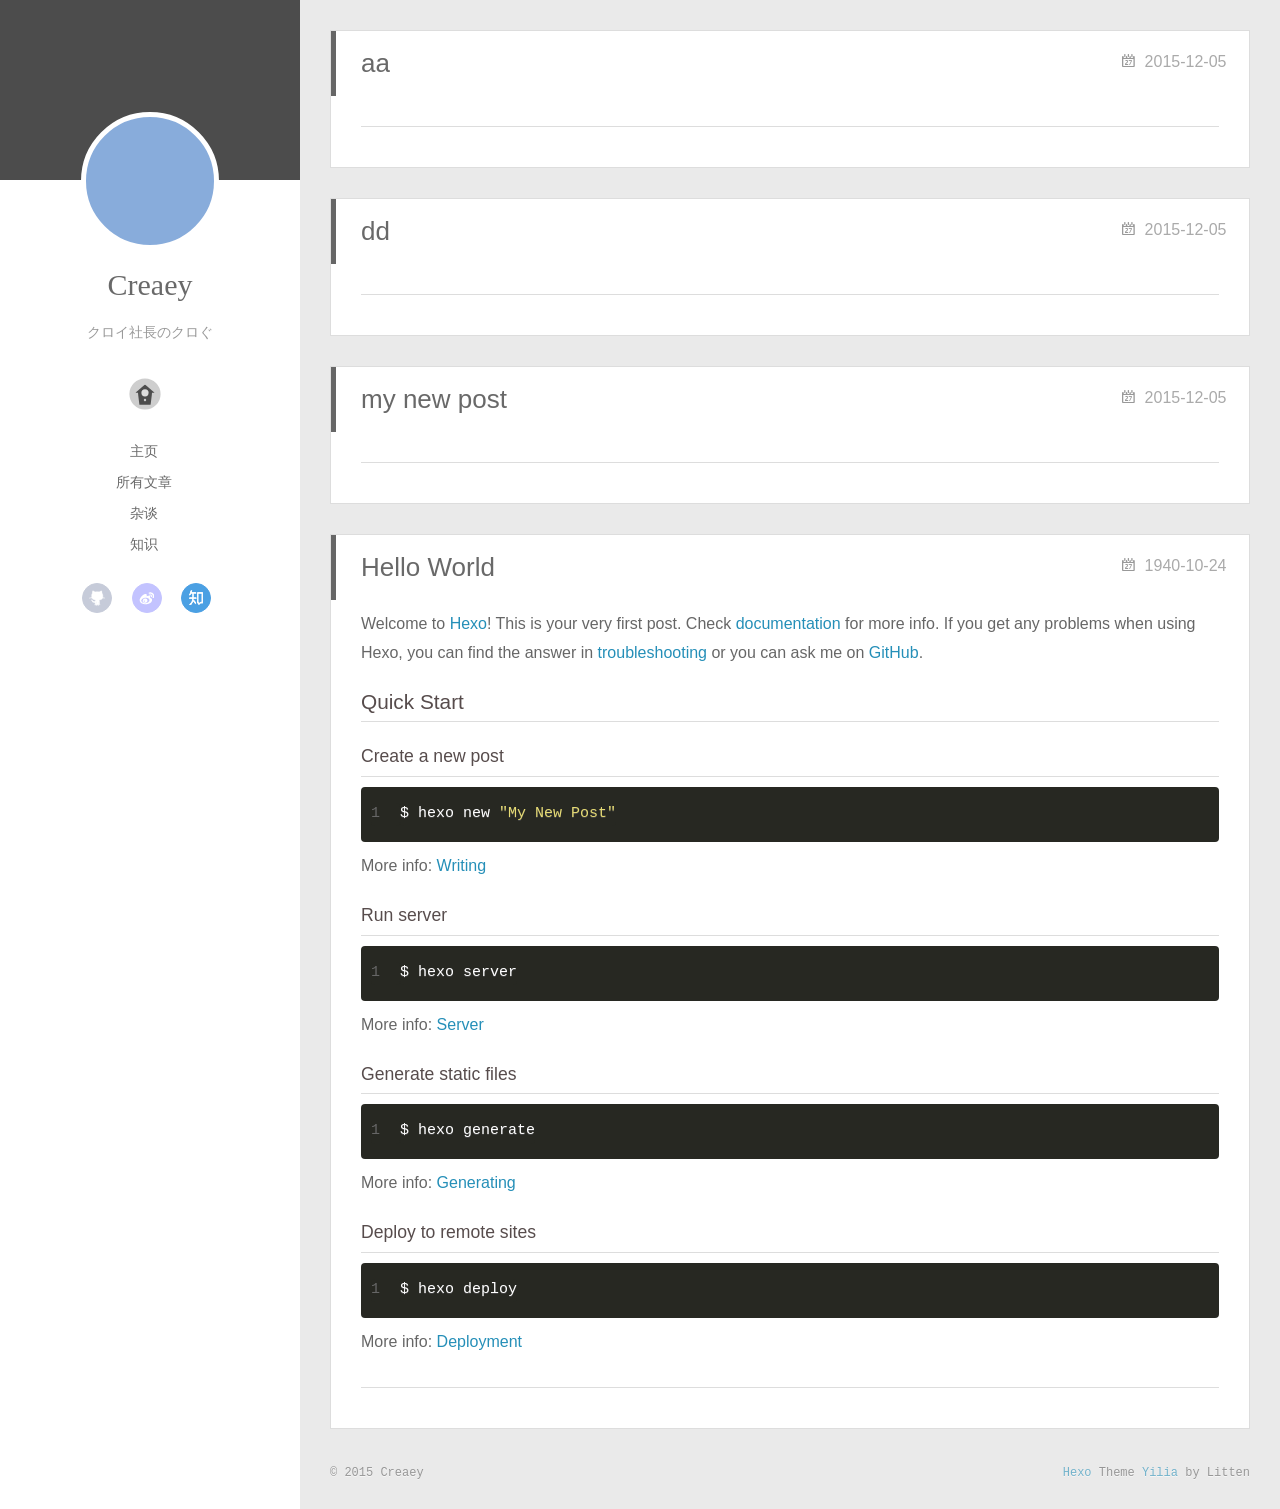
==== commit 580a36ff: "Site updated: 2015-12-05 17:04:32" ====
--- a/index.html
+++ b/index.html
@@ -15,6 +15,10 @@
 <meta name="twitter:title" content="Creaey's Klog">
 <meta name="twitter:description" content="クロイ社長のクロぐ">
   
+    <link rel="alternative" href="/atom.xml" title="Creaey&#39;s Klog" type="application/atom+xml">
+  
+  
+    <link rel="icon" href="/favicon.png">
   
   <link rel="stylesheet" href="/css/style.css" type="text/css">
 </head>
@@ -26,7 +30,7 @@
 	<header id="header" class="inner">
 		<a href="/" class="profilepic">
 			
-			<img src="undefined" class="js-avatar" style="width: 100%;height: 100%;opacity: 1;">
+			<img lazy-src="http://7xox53.com1.z0.glb.clouddn.com/touxiang.jpg" class="js-avatar">
 			
 		</a>
 
@@ -38,6 +42,46 @@
 		<p class="header-subtitle">クロイ社長のクロぐ</p>
 		
 
+		
+			<div class="switch-btn">
+				<div class="icon">
+					<div class="icon-ctn">
+						<div class="icon-wrap icon-house" data-idx="0">
+							<div class="birdhouse"></div>
+							<div class="birdhouse_holes"></div>
+						</div>
+						<div class="icon-wrap icon-ribbon hide" data-idx="1">
+							<div class="ribbon"></div>
+						</div>
+						
+						<div class="icon-wrap icon-link hide" data-idx="2">
+							<div class="loopback_l"></div>
+							<div class="loopback_r"></div>
+						</div>
+						
+						
+						<div class="icon-wrap icon-me hide" data-idx="3">
+							<div class="user"></div>
+							<div class="shoulder"></div>
+						</div>
+						
+					</div>
+					
+				</div>
+				<div class="tips-box hide">
+					<div class="tips-arrow"></div>
+					<ul class="tips-inner">
+						<li>菜单</li>
+						<li>标签</li>
+						
+						<li>友情链接</li>
+						
+						
+						<li>关于我</li>
+						
+					</ul>
+				</div>
+			</div>
 		
 
 		<div class="switch-area">
@@ -46,19 +90,53 @@
 					<nav class="header-menu">
 						<ul>
 						
+							<li><a href="/">主页</a></li>
+				        
+							<li><a href="/archives">所有文章</a></li>
+				        
+							<li><a href="/tags/杂谈">杂谈</a></li>
+				        
+							<li><a href="/tags/知识">知识</a></li>
+				        
 						</ul>
 					</nav>
 					<nav class="header-nav">
 						<div class="social">
 							
+								<a class="github" target="_blank" href="https://github.com/Creaey" title="github">github</a>
+					        
+								<a class="weibo" target="_blank" href="http://weibo.com/yu347" title="weibo">weibo</a>
+					        
+								<a class="zhihu" target="_blank" href="http://www.zhihu.com/people/zhang-xin-yu-4-86" title="zhihu">zhihu</a>
+					        
 						</div>
 					</nav>
 				</section>
 				
 				
-				
-				
-
+				<section class="switch-part switch-part2">
+					<div class="widget tagcloud" id="js-tagcloud">
+						
+					</div>
+				</section>
+				
+				
+				
+				<section class="switch-part switch-part3">
+					<div id="js-friends">
+					
+			          <a target="_blank" class="main-nav-link switch-friends-link" href="http://www.houzhangxu.com">猴塞雷的花狗山</a>
+			        
+			        </div>
+				</section>
+				
+
+				
+				
+				<section class="switch-part switch-part4">
+				
+					<div id="js-aboutme">我是谁，我从哪里来，我到哪里去？我就是我，是颜色不一样的吃货…</div>
+				</section>
 				
 			</div>
 		</div>
@@ -74,7 +152,7 @@
 	<div class="intrude-less">
 		<header id="header" class="inner">
 			<div class="profilepic">
-				<img lazy-src="undefined" class="js-avatar">
+				<img lazy-src="http://7xox53.com1.z0.glb.clouddn.com/touxiang.jpg" class="js-avatar">
 			</div>
 			<hgroup>
 			  <h1 class="header-author">Creaey</h1>
@@ -85,12 +163,26 @@
 			<nav class="header-menu">
 				<ul>
 				
+					<li><a href="/">主页</a></li>
+		        
+					<li><a href="/archives">所有文章</a></li>
+		        
+					<li><a href="/tags/杂谈">杂谈</a></li>
+		        
+					<li><a href="/tags/知识">知识</a></li>
+		        
 		        <div class="clearfix"></div>
 				</ul>
 			</nav>
 			<nav class="header-nav">
 				<div class="social">
 					
+						<a class="github" target="_blank" href="https://github.com/Creaey" title="github">github</a>
+			        
+						<a class="weibo" target="_blank" href="http://weibo.com/yu347" title="weibo">weibo</a>
+			        
+						<a class="zhihu" target="_blank" href="http://www.zhihu.com/people/zhang-xin-yu-4-86" title="zhihu">zhihu</a>
+			        
 				</div>
 			</nav>
 		</header>				
@@ -108,6 +200,8 @@
   
   <div class="article-inner">
     
+      <input type="hidden" class="isFancy" />
+    
     
       <header class="article-header">
         
@@ -156,6 +250,8 @@
   
   <div class="article-inner">
     
+      <input type="hidden" class="isFancy" />
+    
     
       <header class="article-header">
         
@@ -204,6 +300,8 @@
   
   <div class="article-inner">
     
+      <input type="hidden" class="isFancy" />
+    
     
       <header class="article-header">
         
@@ -251,6 +349,8 @@
     </div>
   
   <div class="article-inner">
+    
+      <input type="hidden" class="isFancy" />
     
     
       <header class="article-header">
@@ -315,18 +415,20 @@
 </footer>
     </div>
     
+  <link rel="stylesheet" href="/fancybox/jquery.fancybox.css" type="text/css">
+
 
 <script>
 	var yiliaConfig = {
-		fancybox: undefined,
-		mathjax: undefined,
-		animate: undefined,
+		fancybox: true,
+		mathjax: true,
+		animate: true,
 		isHome: true,
 		isPost: false,
 		isArchive: false,
 		isTag: false,
 		isCategory: false,
-		open_in_new: undefined
+		open_in_new: false
 	}
 </script>
 <script src="http://7.url.cn/edu/jslib/comb/require-2.1.6,jquery-1.9.1.min.js" type="text/javascript"></script>
@@ -337,6 +439,27 @@
 
 
 
+<script type="text/x-mathjax-config">
+MathJax.Hub.Config({
+    tex2jax: {
+        inlineMath: [ ['$','$'], ["\\(","\\)"]  ],
+        processEscapes: true,
+        skipTags: ['script', 'noscript', 'style', 'textarea', 'pre', 'code']
+    }
+});
+
+MathJax.Hub.Queue(function() {
+    var all = MathJax.Hub.getAllJax(), i;
+    for(i=0; i < all.length; i += 1) {
+        all[i].SourceElement().parentNode.className += ' has-jax';                 
+    }       
+});
+</script>
+
+<script type="text/javascript" src="http://cdn.mathjax.org/mathjax/latest/MathJax.js?config=TeX-AMS-MML_HTMLorMML">
+</script>
+
+
   </div>
 </body>
 </html>
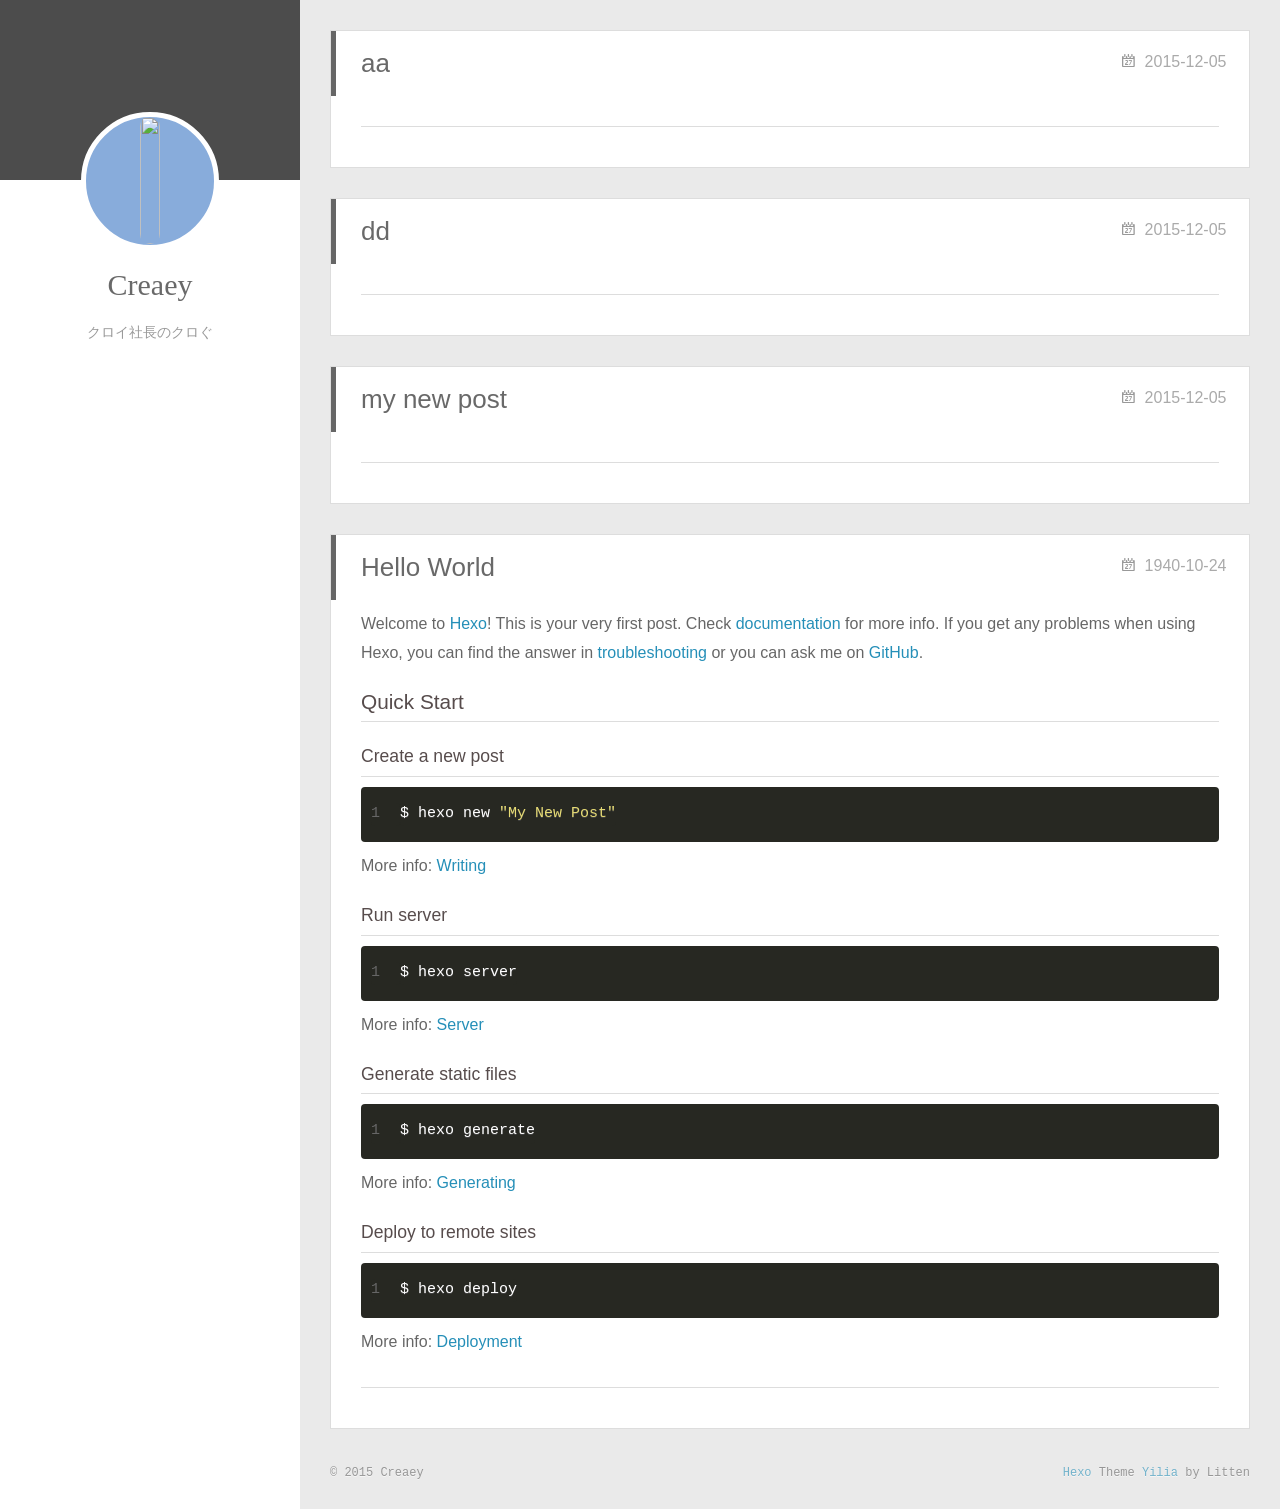
==== commit 87832996: "Site updated: 2015-12-05 19:32:00" ====
--- a/index.html
+++ b/index.html
@@ -15,10 +15,6 @@
 <meta name="twitter:title" content="Creaey's Klog">
 <meta name="twitter:description" content="クロイ社長のクロぐ">
   
-    <link rel="alternative" href="/atom.xml" title="Creaey&#39;s Klog" type="application/atom+xml">
-  
-  
-    <link rel="icon" href="/favicon.png">
   
   <link rel="stylesheet" href="/css/style.css" type="text/css">
 </head>
@@ -30,7 +26,7 @@
 	<header id="header" class="inner">
 		<a href="/" class="profilepic">
 			
-			<img lazy-src="http://7xox53.com1.z0.glb.clouddn.com/touxiang.jpg" class="js-avatar">
+			<img src="undefined" class="js-avatar" style="width: 100%;height: 100%;opacity: 1;">
 			
 		</a>
 
@@ -42,46 +38,6 @@
 		<p class="header-subtitle">クロイ社長のクロぐ</p>
 		
 
-		
-			<div class="switch-btn">
-				<div class="icon">
-					<div class="icon-ctn">
-						<div class="icon-wrap icon-house" data-idx="0">
-							<div class="birdhouse"></div>
-							<div class="birdhouse_holes"></div>
-						</div>
-						<div class="icon-wrap icon-ribbon hide" data-idx="1">
-							<div class="ribbon"></div>
-						</div>
-						
-						<div class="icon-wrap icon-link hide" data-idx="2">
-							<div class="loopback_l"></div>
-							<div class="loopback_r"></div>
-						</div>
-						
-						
-						<div class="icon-wrap icon-me hide" data-idx="3">
-							<div class="user"></div>
-							<div class="shoulder"></div>
-						</div>
-						
-					</div>
-					
-				</div>
-				<div class="tips-box hide">
-					<div class="tips-arrow"></div>
-					<ul class="tips-inner">
-						<li>菜单</li>
-						<li>标签</li>
-						
-						<li>友情链接</li>
-						
-						
-						<li>关于我</li>
-						
-					</ul>
-				</div>
-			</div>
 		
 
 		<div class="switch-area">
@@ -90,53 +46,19 @@
 					<nav class="header-menu">
 						<ul>
 						
-							<li><a href="/">主页</a></li>
-				        
-							<li><a href="/archives">所有文章</a></li>
-				        
-							<li><a href="/tags/杂谈">杂谈</a></li>
-				        
-							<li><a href="/tags/知识">知识</a></li>
-				        
 						</ul>
 					</nav>
 					<nav class="header-nav">
 						<div class="social">
 							
-								<a class="github" target="_blank" href="https://github.com/Creaey" title="github">github</a>
-					        
-								<a class="weibo" target="_blank" href="http://weibo.com/yu347" title="weibo">weibo</a>
-					        
-								<a class="zhihu" target="_blank" href="http://www.zhihu.com/people/zhang-xin-yu-4-86" title="zhihu">zhihu</a>
-					        
 						</div>
 					</nav>
 				</section>
 				
 				
-				<section class="switch-part switch-part2">
-					<div class="widget tagcloud" id="js-tagcloud">
-						
-					</div>
-				</section>
-				
-				
-				
-				<section class="switch-part switch-part3">
-					<div id="js-friends">
-					
-			          <a target="_blank" class="main-nav-link switch-friends-link" href="http://www.houzhangxu.com">猴塞雷的花狗山</a>
-			        
-			        </div>
-				</section>
-				
-
-				
-				
-				<section class="switch-part switch-part4">
-				
-					<div id="js-aboutme">我是谁，我从哪里来，我到哪里去？我就是我，是颜色不一样的吃货…</div>
-				</section>
+				
+				
+
 				
 			</div>
 		</div>
@@ -152,7 +74,7 @@
 	<div class="intrude-less">
 		<header id="header" class="inner">
 			<div class="profilepic">
-				<img lazy-src="http://7xox53.com1.z0.glb.clouddn.com/touxiang.jpg" class="js-avatar">
+				<img lazy-src="undefined" class="js-avatar">
 			</div>
 			<hgroup>
 			  <h1 class="header-author">Creaey</h1>
@@ -163,26 +85,12 @@
 			<nav class="header-menu">
 				<ul>
 				
-					<li><a href="/">主页</a></li>
-		        
-					<li><a href="/archives">所有文章</a></li>
-		        
-					<li><a href="/tags/杂谈">杂谈</a></li>
-		        
-					<li><a href="/tags/知识">知识</a></li>
-		        
 		        <div class="clearfix"></div>
 				</ul>
 			</nav>
 			<nav class="header-nav">
 				<div class="social">
 					
-						<a class="github" target="_blank" href="https://github.com/Creaey" title="github">github</a>
-			        
-						<a class="weibo" target="_blank" href="http://weibo.com/yu347" title="weibo">weibo</a>
-			        
-						<a class="zhihu" target="_blank" href="http://www.zhihu.com/people/zhang-xin-yu-4-86" title="zhihu">zhihu</a>
-			        
 				</div>
 			</nav>
 		</header>				
@@ -200,8 +108,6 @@
   
   <div class="article-inner">
     
-      <input type="hidden" class="isFancy" />
-    
     
       <header class="article-header">
         
@@ -250,8 +156,6 @@
   
   <div class="article-inner">
     
-      <input type="hidden" class="isFancy" />
-    
     
       <header class="article-header">
         
@@ -300,8 +204,6 @@
   
   <div class="article-inner">
     
-      <input type="hidden" class="isFancy" />
-    
     
       <header class="article-header">
         
@@ -349,8 +251,6 @@
     </div>
   
   <div class="article-inner">
-    
-      <input type="hidden" class="isFancy" />
     
     
       <header class="article-header">
@@ -415,20 +315,18 @@
 </footer>
     </div>
     
-  <link rel="stylesheet" href="/fancybox/jquery.fancybox.css" type="text/css">
-
 
 <script>
 	var yiliaConfig = {
-		fancybox: true,
-		mathjax: true,
-		animate: true,
+		fancybox: undefined,
+		mathjax: undefined,
+		animate: undefined,
 		isHome: true,
 		isPost: false,
 		isArchive: false,
 		isTag: false,
 		isCategory: false,
-		open_in_new: false
+		open_in_new: undefined
 	}
 </script>
 <script src="http://7.url.cn/edu/jslib/comb/require-2.1.6,jquery-1.9.1.min.js" type="text/javascript"></script>
@@ -439,27 +337,6 @@
 
 
 
-<script type="text/x-mathjax-config">
-MathJax.Hub.Config({
-    tex2jax: {
-        inlineMath: [ ['$','$'], ["\\(","\\)"]  ],
-        processEscapes: true,
-        skipTags: ['script', 'noscript', 'style', 'textarea', 'pre', 'code']
-    }
-});
-
-MathJax.Hub.Queue(function() {
-    var all = MathJax.Hub.getAllJax(), i;
-    for(i=0; i < all.length; i += 1) {
-        all[i].SourceElement().parentNode.className += ' has-jax';                 
-    }       
-});
-</script>
-
-<script type="text/javascript" src="http://cdn.mathjax.org/mathjax/latest/MathJax.js?config=TeX-AMS-MML_HTMLorMML">
-</script>
-
-
   </div>
 </body>
 </html>
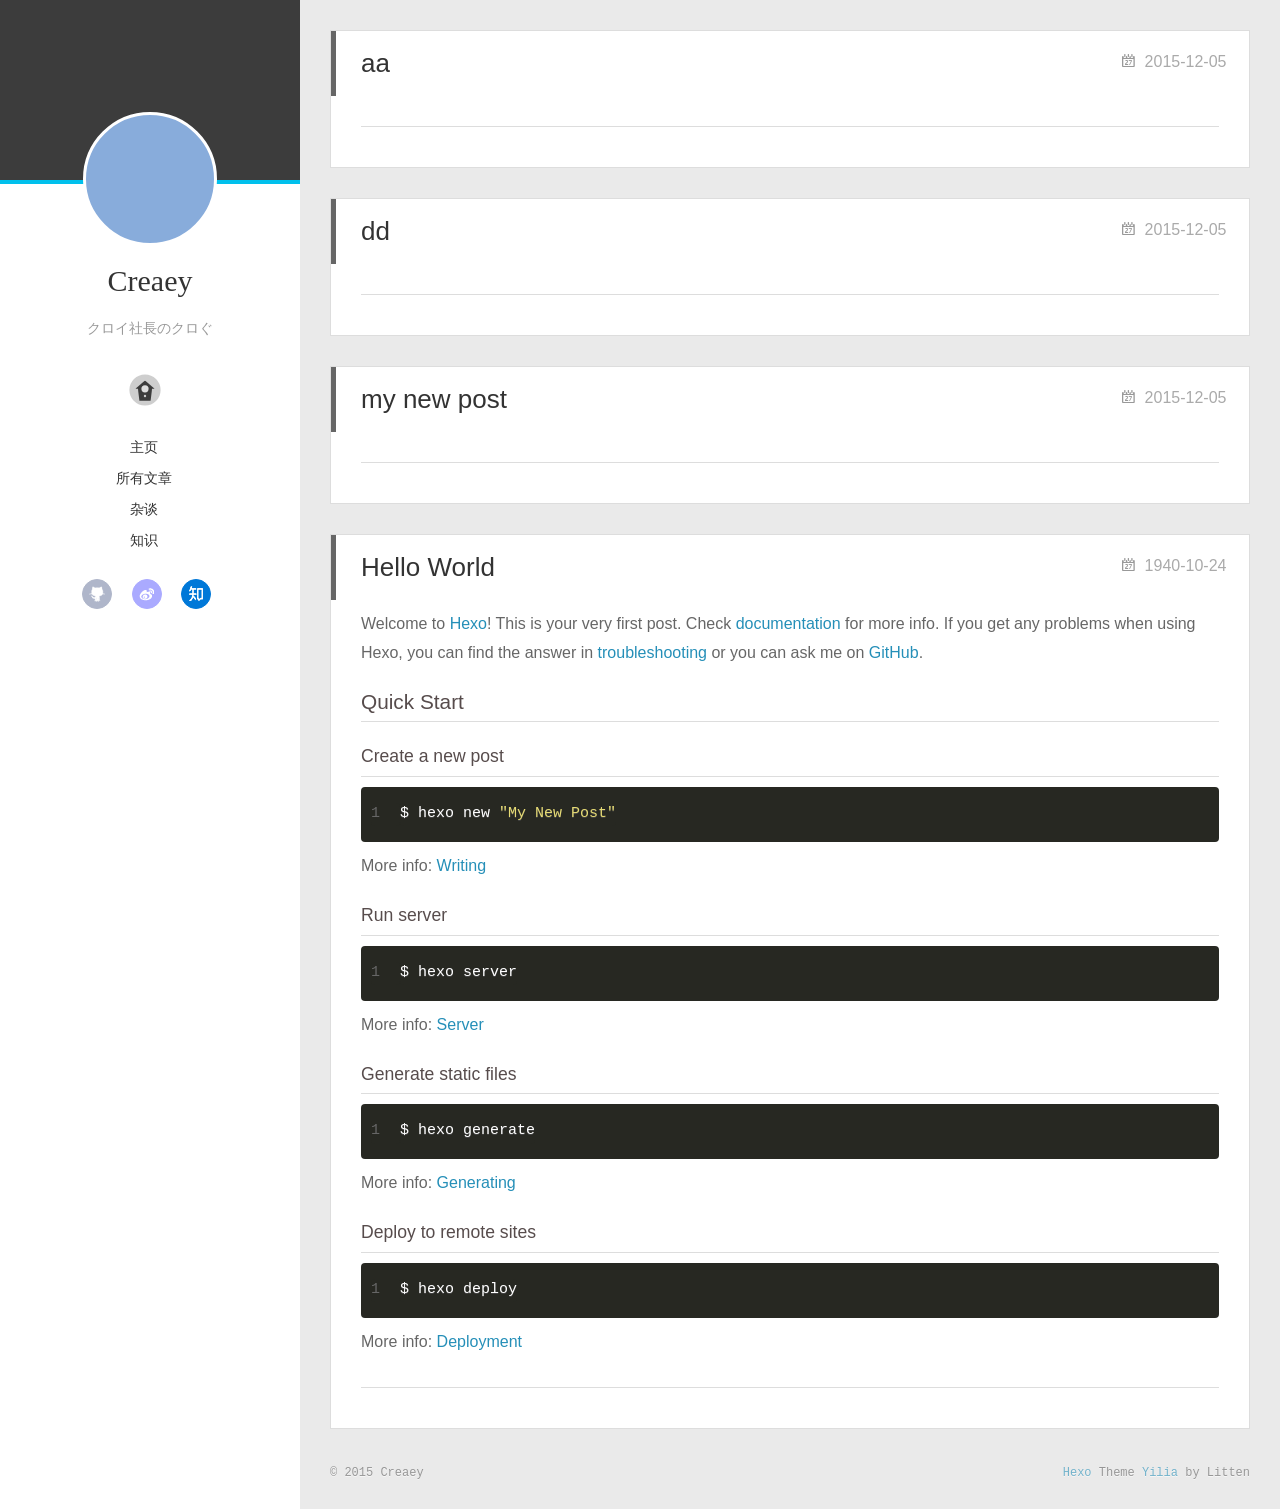
==== commit 19ee458f: "Site updated: 2015-12-05 19:55:46" ====
--- a/index.html
+++ b/index.html
@@ -15,6 +15,10 @@
 <meta name="twitter:title" content="Creaey's Klog">
 <meta name="twitter:description" content="クロイ社長のクロぐ">
   
+    <link rel="alternative" href="/atom.xml" title="Creaey&#39;s Klog" type="application/atom+xml">
+  
+  
+    <link rel="icon" href="/favicon.png">
   
   <link rel="stylesheet" href="/css/style.css" type="text/css">
 </head>
@@ -26,7 +30,7 @@
 	<header id="header" class="inner">
 		<a href="/" class="profilepic">
 			
-			<img src="undefined" class="js-avatar" style="width: 100%;height: 100%;opacity: 1;">
+			<img lazy-src="http://7xox53.com1.z0.glb.clouddn.com/touxiang.jpg" class="js-avatar">
 			
 		</a>
 
@@ -38,6 +42,46 @@
 		<p class="header-subtitle">クロイ社長のクロぐ</p>
 		
 
+		
+			<div class="switch-btn">
+				<div class="icon">
+					<div class="icon-ctn">
+						<div class="icon-wrap icon-house" data-idx="0">
+							<div class="birdhouse"></div>
+							<div class="birdhouse_holes"></div>
+						</div>
+						<div class="icon-wrap icon-ribbon hide" data-idx="1">
+							<div class="ribbon"></div>
+						</div>
+						
+						<div class="icon-wrap icon-link hide" data-idx="2">
+							<div class="loopback_l"></div>
+							<div class="loopback_r"></div>
+						</div>
+						
+						
+						<div class="icon-wrap icon-me hide" data-idx="3">
+							<div class="user"></div>
+							<div class="shoulder"></div>
+						</div>
+						
+					</div>
+					
+				</div>
+				<div class="tips-box hide">
+					<div class="tips-arrow"></div>
+					<ul class="tips-inner">
+						<li>菜单</li>
+						<li>标签</li>
+						
+						<li>友情链接</li>
+						
+						
+						<li>关于我</li>
+						
+					</ul>
+				</div>
+			</div>
 		
 
 		<div class="switch-area">
@@ -46,19 +90,53 @@
 					<nav class="header-menu">
 						<ul>
 						
+							<li><a href="/">主页</a></li>
+				        
+							<li><a href="/archives">所有文章</a></li>
+				        
+							<li><a href="/tags/杂谈">杂谈</a></li>
+				        
+							<li><a href="/tags/知识">知识</a></li>
+				        
 						</ul>
 					</nav>
 					<nav class="header-nav">
 						<div class="social">
 							
+								<a class="github" target="_blank" href="https://github.com/Creaey" title="github">github</a>
+					        
+								<a class="weibo" target="_blank" href="http://weibo.com/yu347" title="weibo">weibo</a>
+					        
+								<a class="zhihu" target="_blank" href="http://www.zhihu.com/people/zhang-xin-yu-4-86" title="zhihu">zhihu</a>
+					        
 						</div>
 					</nav>
 				</section>
 				
 				
-				
-				
-
+				<section class="switch-part switch-part2">
+					<div class="widget tagcloud" id="js-tagcloud">
+						
+					</div>
+				</section>
+				
+				
+				
+				<section class="switch-part switch-part3">
+					<div id="js-friends">
+					
+			          <a target="_blank" class="main-nav-link switch-friends-link" href="http://www.houzhangxu.com">侯塞雷的花狗山</a>
+			        
+			        </div>
+				</section>
+				
+
+				
+				
+				<section class="switch-part switch-part4">
+				
+					<div id="js-aboutme">我忘了自己的一些事，如果我能想起来我会来补的。</div>
+				</section>
 				
 			</div>
 		</div>
@@ -74,7 +152,7 @@
 	<div class="intrude-less">
 		<header id="header" class="inner">
 			<div class="profilepic">
-				<img lazy-src="undefined" class="js-avatar">
+				<img lazy-src="http://7xox53.com1.z0.glb.clouddn.com/touxiang.jpg" class="js-avatar">
 			</div>
 			<hgroup>
 			  <h1 class="header-author">Creaey</h1>
@@ -85,12 +163,26 @@
 			<nav class="header-menu">
 				<ul>
 				
+					<li><a href="/">主页</a></li>
+		        
+					<li><a href="/archives">所有文章</a></li>
+		        
+					<li><a href="/tags/杂谈">杂谈</a></li>
+		        
+					<li><a href="/tags/知识">知识</a></li>
+		        
 		        <div class="clearfix"></div>
 				</ul>
 			</nav>
 			<nav class="header-nav">
 				<div class="social">
 					
+						<a class="github" target="_blank" href="https://github.com/Creaey" title="github">github</a>
+			        
+						<a class="weibo" target="_blank" href="http://weibo.com/yu347" title="weibo">weibo</a>
+			        
+						<a class="zhihu" target="_blank" href="http://www.zhihu.com/people/zhang-xin-yu-4-86" title="zhihu">zhihu</a>
+			        
 				</div>
 			</nav>
 		</header>				
@@ -108,6 +200,8 @@
   
   <div class="article-inner">
     
+      <input type="hidden" class="isFancy" />
+    
     
       <header class="article-header">
         
@@ -156,6 +250,8 @@
   
   <div class="article-inner">
     
+      <input type="hidden" class="isFancy" />
+    
     
       <header class="article-header">
         
@@ -204,6 +300,8 @@
   
   <div class="article-inner">
     
+      <input type="hidden" class="isFancy" />
+    
     
       <header class="article-header">
         
@@ -251,6 +349,8 @@
     </div>
   
   <div class="article-inner">
+    
+      <input type="hidden" class="isFancy" />
     
     
       <header class="article-header">
@@ -315,18 +415,20 @@
 </footer>
     </div>
     
+  <link rel="stylesheet" href="/fancybox/jquery.fancybox.css" type="text/css">
+
 
 <script>
 	var yiliaConfig = {
-		fancybox: undefined,
-		mathjax: undefined,
-		animate: undefined,
+		fancybox: true,
+		mathjax: true,
+		animate: true,
 		isHome: true,
 		isPost: false,
 		isArchive: false,
 		isTag: false,
 		isCategory: false,
-		open_in_new: undefined
+		open_in_new: false
 	}
 </script>
 <script src="http://7.url.cn/edu/jslib/comb/require-2.1.6,jquery-1.9.1.min.js" type="text/javascript"></script>
@@ -337,6 +439,27 @@
 
 
 
+<script type="text/x-mathjax-config">
+MathJax.Hub.Config({
+    tex2jax: {
+        inlineMath: [ ['$','$'], ["\\(","\\)"]  ],
+        processEscapes: true,
+        skipTags: ['script', 'noscript', 'style', 'textarea', 'pre', 'code']
+    }
+});
+
+MathJax.Hub.Queue(function() {
+    var all = MathJax.Hub.getAllJax(), i;
+    for(i=0; i < all.length; i += 1) {
+        all[i].SourceElement().parentNode.className += ' has-jax';                 
+    }       
+});
+</script>
+
+<script type="text/javascript" src="http://cdn.mathjax.org/mathjax/latest/MathJax.js?config=TeX-AMS-MML_HTMLorMML">
+</script>
+
+
   </div>
 </body>
 </html>
--- a/css/style.css
+++ b/css/style.css
@@ -205,7 +205,8 @@
   height: 110px;
   position: absolute;
   width: 100%;
-  background: #4d4d4d;
+  background: #3c3c3c;
+  border-bottom: #00c0ec solid 4px;
 }
 #container #mobile-nav .overlay.fixed {
   position: fixed;
@@ -246,9 +247,9 @@
 #container .left-col .overlay {
   width: 100%;
   height: 180px;
-  background-color: #000;
-  position: absolute;
-  opacity: 0.7;
+  background-color: #3c3c3c;
+  position: absolute;
+  border-bottom: #00c0ec solid 4px;
 }
 #container .left-col .intrude-less {
   width: 76%;
@@ -482,15 +483,15 @@
   width: 100%;
 }
 #header a {
-  color: #696969;
+  color: #333;
 }
 #header a:hover {
-  color: #b0a0aa;
+  color: #999;
 }
 #header .profilepic {
   text-align: center;
   display: block;
-  border: 5px solid #fff;
+  border: 3px solid #fff;
   -webkit-border-radius: 300px;
   border-radius: 300px;
   width: 128px;
@@ -595,7 +596,6 @@
   *display: inline;
   text-indent: -9999px;
   margin: 0 8px 15px 8px;
-  opacity: 0.7;
   width: 28px;
   height: 28px;
   -webkit-transition: 0.3s;
@@ -925,7 +925,7 @@
   color: #c8c8c8;
 }
 .article-title {
-  color: #696969;
+  color: #333;
   margin-left: 0px;
   font-weight: 300;
   line-height: 35px;
@@ -940,7 +940,7 @@
   transition: color 0.3s;
 }
 .article-title:hover {
-  color: #b0a0aa;
+  color: #999;
 }
 .article-inner {
   position: relative;
@@ -1131,7 +1131,7 @@
   text-align: right;
 }
 .article-more-link a {
-  background: #4d4d4d;
+  background: #3c3c3c;
   color: #fff;
   font-size: 12px;
   padding: 2px 8px 4px;
@@ -1184,10 +1184,10 @@
   transition: background 0.3s;
 }
 #article-nav .article-nav-link-wrap:hover strong {
-  background: #4d4d4d;
+  background: #3c3c3c;
 }
 #article-nav .article-nav-link-wrap:hover .article-nav-title {
-  color: #4d4d4d;
+  color: #3c3c3c;
 }
 #article-nav #article-nav-older {
   float: right;
@@ -1683,7 +1683,7 @@
   background: #88acdb;
 }
 #page-nav .extend {
-  color: #4d4d4d;
+  color: #3c3c3c;
   margin: 0 27px;
   opacity: 0;
 }
@@ -1862,7 +1862,7 @@
   top: 0;
   left: 0;
   border-style: solid;
-  border-color: transparent transparent #4d4d4d transparent;
+  border-color: transparent transparent #3c3c3c transparent;
   border-width: 0 16px 14px;
 }
 .switch-btn .icon-ctn .birdhouse:after {
@@ -1871,7 +1871,7 @@
   top: 12px;
   left: -12px;
   border-style: solid;
-  border-color: #4d4d4d transparent transparent transparent;
+  border-color: #3c3c3c transparent transparent transparent;
   border-width: 100px 12px;
 }
 .switch-btn .icon-ctn .birdhouse_holes {
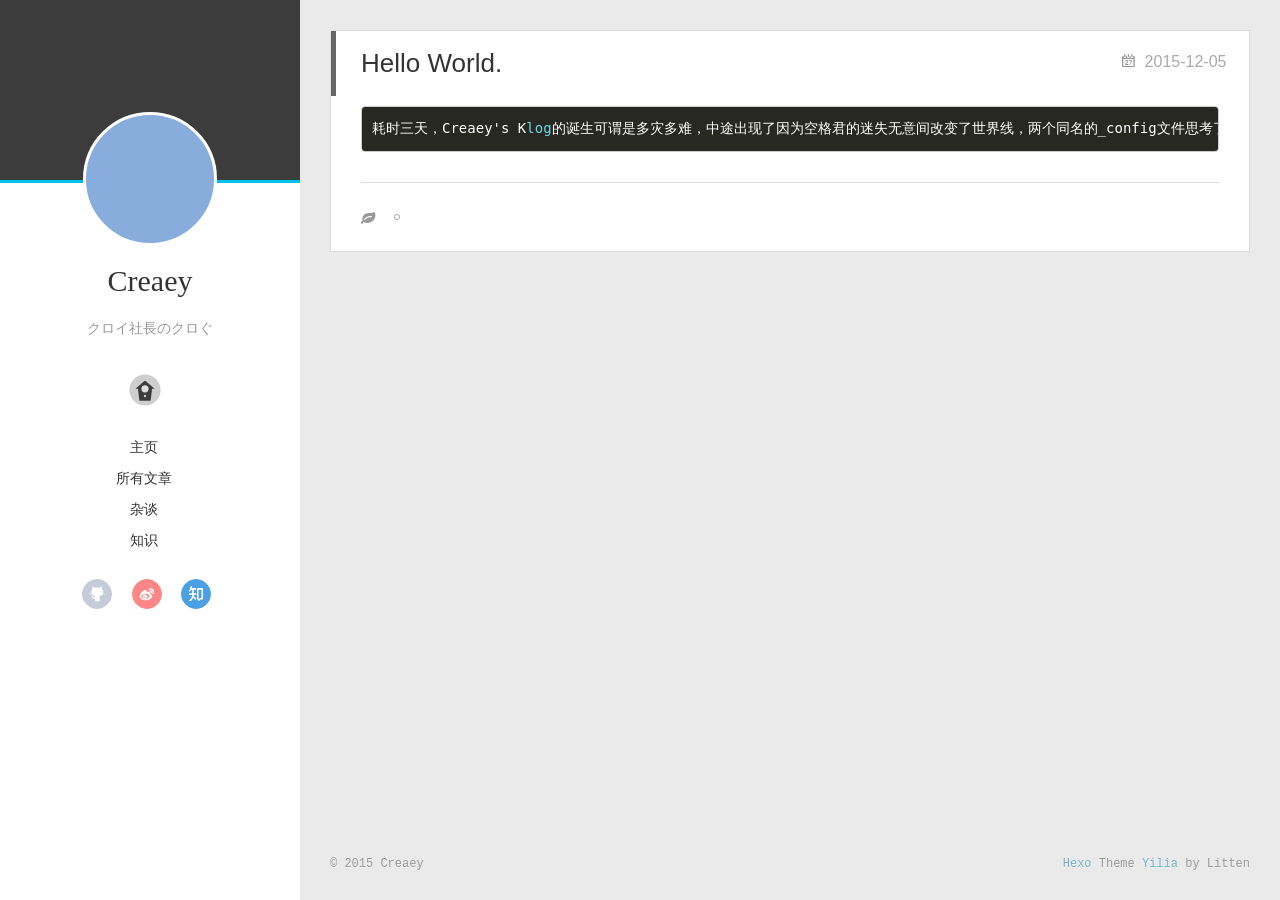
==== commit ad8c997e: "Site updated: 2015-12-05 23:04:48" ====
--- a/index.html
+++ b/index.html
@@ -116,7 +116,7 @@
 				
 				<section class="switch-part switch-part2">
 					<div class="widget tagcloud" id="js-tagcloud">
-						
+						<a href="/tags/杂谈/" style="font-size: 10px;">杂谈</a>
 					</div>
 				</section>
 				
@@ -190,11 +190,11 @@
 </nav>
       <div class="body-wrap">
   
-    <article id="post-aa" class="article article-type-post" itemscope itemprop="blogPost">
+    <article id="post-Hello World." class="article article-type-post" itemscope itemprop="blogPost">
   
     <div class="article-meta">
-      <a href="/2015/12/05/aa/" class="article-date">
-  	<time datetime="2015-12-04T17:41:09.000Z" itemprop="datePublished">2015-12-05</time>
+      <a href="/2015/12/05/Hello World./" class="article-date">
+  	<time datetime="2015-12-05T15:01:09.000Z" itemprop="datePublished">2015-12-05</time>
 </a>
     </div>
   
@@ -207,7 +207,7 @@
         
   
     <h1 itemprop="name">
-      <a class="article-title" href="/2015/12/05/aa/">aa</a>
+      <a class="article-title" href="/2015/12/05/Hello World./">Hello World.</a>
     </h1>
   
 
@@ -216,172 +216,18 @@
     
     <div class="article-entry" itemprop="articleBody">
       
-        
+        <pre><code>耗时三天，Creaey's K<span class="keyword">log</span>的诞生可谓是多灾多难，中途出现了因为空格君的迷失无意间改变了世界线，两个同名的_config文件思考了自己存在的意义最终相互吞噬了对方，以及John Doe同学不愿放弃自己的领土主权就算被修改了记忆，却仍在早已属于Creaey公国的国土上举旗称王等诸多情况，不过最终我还是完成了Creaey's K<span class="keyword">log</span>的搭建工作。现在就由我来宣布“Creaey's K<span class="keyword">log</span> say Hello World!<span class="string">"</span>
+</code></pre>
       
     </div>
     
     <div class="article-info article-info-index">
       
       
-      
-
-      
-      <div class="clearfix"></div>
-    </div>
-    
-  </div>
-  
-</article>
-
-
-
-
-
-
-
-  
-    <article id="post-dd" class="article article-type-post" itemscope itemprop="blogPost">
-  
-    <div class="article-meta">
-      <a href="/2015/12/05/dd/" class="article-date">
-  	<time datetime="2015-12-04T17:09:47.000Z" itemprop="datePublished">2015-12-05</time>
-</a>
-    </div>
-  
-  <div class="article-inner">
-    
-      <input type="hidden" class="isFancy" />
-    
-    
-      <header class="article-header">
-        
-  
-    <h1 itemprop="name">
-      <a class="article-title" href="/2015/12/05/dd/">dd</a>
-    </h1>
-  
-
-      </header>
-      
-    
-    <div class="article-entry" itemprop="articleBody">
-      
-        
-      
-    </div>
-    
-    <div class="article-info article-info-index">
-      
-      
-      
-
-      
-      <div class="clearfix"></div>
-    </div>
-    
-  </div>
-  
-</article>
-
-
-
-
-
-
-
-  
-    <article id="post-my-new-post" class="article article-type-post" itemscope itemprop="blogPost">
-  
-    <div class="article-meta">
-      <a href="/2015/12/05/my-new-post/" class="article-date">
-  	<time datetime="2015-12-04T16:20:03.000Z" itemprop="datePublished">2015-12-05</time>
-</a>
-    </div>
-  
-  <div class="article-inner">
-    
-      <input type="hidden" class="isFancy" />
-    
-    
-      <header class="article-header">
-        
-  
-    <h1 itemprop="name">
-      <a class="article-title" href="/2015/12/05/my-new-post/">my new post</a>
-    </h1>
-  
-
-      </header>
-      
-    
-    <div class="article-entry" itemprop="articleBody">
-      
-        
-      
-    </div>
-    
-    <div class="article-info article-info-index">
-      
-      
-      
-
-      
-      <div class="clearfix"></div>
-    </div>
-    
-  </div>
-  
-</article>
-
-
-
-
-
-
-
-  
-    <article id="post-hello-world" class="article article-type-post" itemscope itemprop="blogPost">
-  
-    <div class="article-meta">
-      <a href="/1940/10/24/hello-world/" class="article-date">
-  	<time datetime="1940-10-24T02:26:18.955Z" itemprop="datePublished">1940-10-24</time>
-</a>
-    </div>
-  
-  <div class="article-inner">
-    
-      <input type="hidden" class="isFancy" />
-    
-    
-      <header class="article-header">
-        
-  
-    <h1 itemprop="name">
-      <a class="article-title" href="/1940/10/24/hello-world/">Hello World</a>
-    </h1>
-  
-
-      </header>
-      
-    
-    <div class="article-entry" itemprop="articleBody">
-      
-        <p>Welcome to <a href="http://hexo.io/" target="_blank" rel="external">Hexo</a>! This is your very first post. Check <a href="http://hexo.io/docs/" target="_blank" rel="external">documentation</a> for more info. If you get any problems when using Hexo, you can find the answer in <a href="http://hexo.io/docs/troubleshooting.html" target="_blank" rel="external">troubleshooting</a> or you can ask me on <a href="https://github.com/hexojs/hexo/issues" target="_blank" rel="external">GitHub</a>.</p>
-<h2 id="Quick_Start">Quick Start</h2><h3 id="Create_a_new_post">Create a new post</h3><figure class="highlight bash"><table><tr><td class="gutter"><pre><span class="line">1</span><br></pre></td><td class="code"><pre><span class="line">$ hexo new <span class="string">"My New Post"</span></span><br></pre></td></tr></table></figure>
-<p>More info: <a href="http://hexo.io/docs/writing.html" target="_blank" rel="external">Writing</a></p>
-<h3 id="Run_server">Run server</h3><figure class="highlight bash"><table><tr><td class="gutter"><pre><span class="line">1</span><br></pre></td><td class="code"><pre><span class="line">$ hexo server</span><br></pre></td></tr></table></figure>
-<p>More info: <a href="http://hexo.io/docs/server.html" target="_blank" rel="external">Server</a></p>
-<h3 id="Generate_static_files">Generate static files</h3><figure class="highlight bash"><table><tr><td class="gutter"><pre><span class="line">1</span><br></pre></td><td class="code"><pre><span class="line">$ hexo generate</span><br></pre></td></tr></table></figure>
-<p>More info: <a href="http://hexo.io/docs/generating.html" target="_blank" rel="external">Generating</a></p>
-<h3 id="Deploy_to_remote_sites">Deploy to remote sites</h3><figure class="highlight bash"><table><tr><td class="gutter"><pre><span class="line">1</span><br></pre></td><td class="code"><pre><span class="line">$ hexo deploy</span><br></pre></td></tr></table></figure>
-<p>More info: <a href="http://hexo.io/docs/deployment.html" target="_blank" rel="external">Deployment</a></p>
-
-      
-    </div>
-    
-    <div class="article-info article-info-index">
-      
-      
+	<div class="article-tag tagcloud">
+		<ul class="article-tag-list"><li class="article-tag-list-item"><a class="article-tag-list-link" href="/tags/杂谈/">杂谈</a></li></ul>
+	</div>
+
       
 
       
--- a/css/style.css
+++ b/css/style.css
@@ -206,7 +206,7 @@
   position: absolute;
   width: 100%;
   background: #3c3c3c;
-  border-bottom: #00c0ec solid 4px;
+  border-bottom: #00c0ec solid 2px;
 }
 #container #mobile-nav .overlay.fixed {
   position: fixed;
@@ -249,7 +249,7 @@
   height: 180px;
   background-color: #3c3c3c;
   position: absolute;
-  border-bottom: #00c0ec solid 4px;
+  border-bottom: #00c0ec solid 3px;
 }
 #container .left-col .intrude-less {
   width: 76%;
@@ -594,6 +594,7 @@
   *vertical-align: auto;
   zoom: 1;
   *display: inline;
+  opacity: 0.7;
   text-indent: -9999px;
   margin: 0 8px 15px 8px;
   width: 28px;
@@ -610,11 +611,11 @@
   margin-right: 0;
 }
 #header .header-nav .social a.weibo {
-  background: url("/img/weibo.png") center no-repeat #aaf;
-  border: 1px solid #aaf;
+  background: url("/img/weibo.png") center no-repeat #ff5353;
+  border: 1px solid #ff5353;
 }
 #header .header-nav .social a.weibo:hover {
-  border: 1px solid #aaf;
+  border: 1px solid #ff5353;
 }
 #header .header-nav .social a.rss {
   background: url("/img/rss.png") center no-repeat #ef7522;
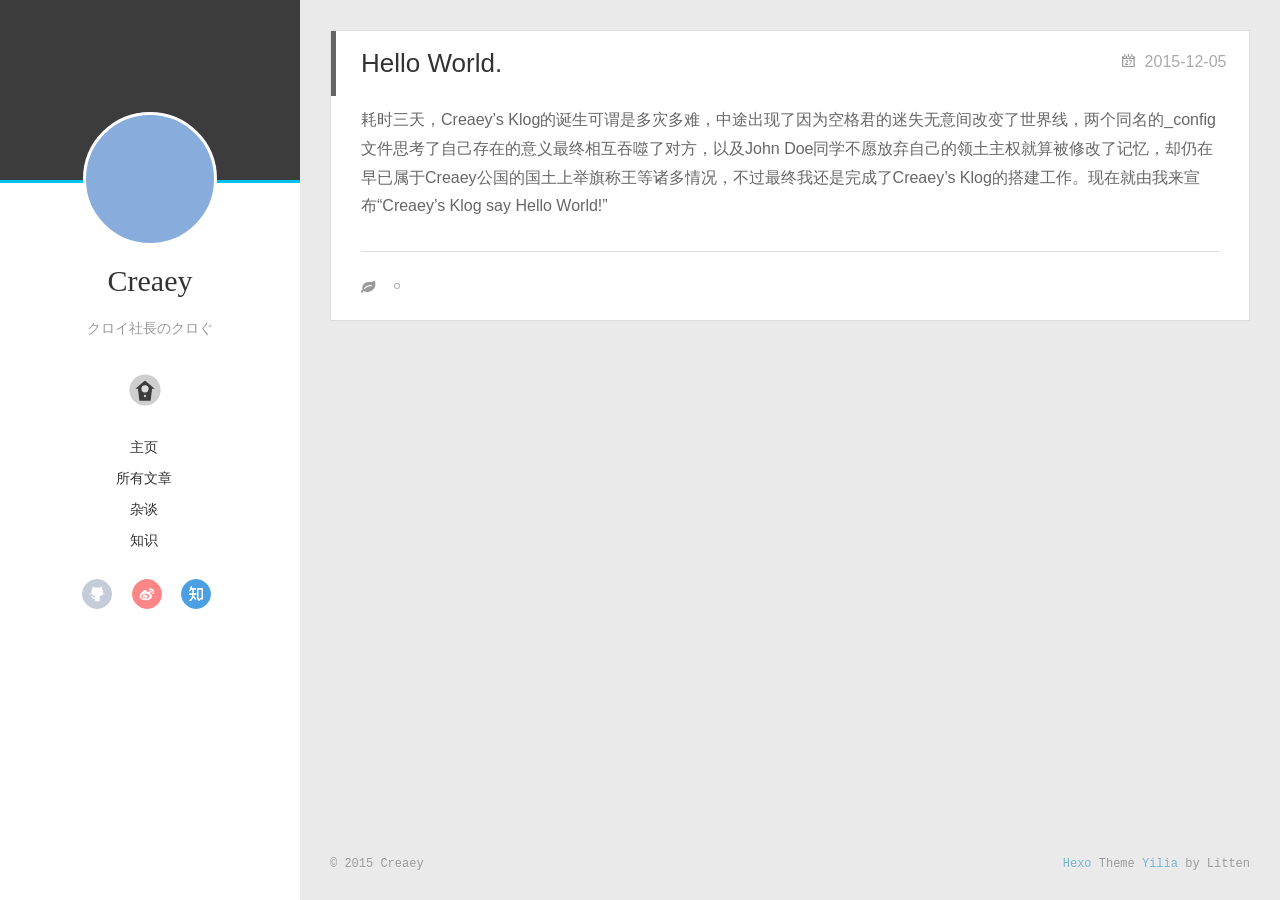
==== commit 0bce78d3: "Site updated: 2015-12-05 23:10:51" ====
--- a/index.html
+++ b/index.html
@@ -190,10 +190,10 @@
 </nav>
       <div class="body-wrap">
   
-    <article id="post-Hello World." class="article article-type-post" itemscope itemprop="blogPost">
+    <article id="post-Hello-World" class="article article-type-post" itemscope itemprop="blogPost">
   
     <div class="article-meta">
-      <a href="/2015/12/05/Hello World./" class="article-date">
+      <a href="/2015/12/05/Hello-World/" class="article-date">
   	<time datetime="2015-12-05T15:01:09.000Z" itemprop="datePublished">2015-12-05</time>
 </a>
     </div>
@@ -207,7 +207,7 @@
         
   
     <h1 itemprop="name">
-      <a class="article-title" href="/2015/12/05/Hello World./">Hello World.</a>
+      <a class="article-title" href="/2015/12/05/Hello-World/">Hello World.</a>
     </h1>
   
 
@@ -216,8 +216,8 @@
     
     <div class="article-entry" itemprop="articleBody">
       
-        <pre><code>耗时三天，Creaey's K<span class="keyword">log</span>的诞生可谓是多灾多难，中途出现了因为空格君的迷失无意间改变了世界线，两个同名的_config文件思考了自己存在的意义最终相互吞噬了对方，以及John Doe同学不愿放弃自己的领土主权就算被修改了记忆，却仍在早已属于Creaey公国的国土上举旗称王等诸多情况，不过最终我还是完成了Creaey's K<span class="keyword">log</span>的搭建工作。现在就由我来宣布“Creaey's K<span class="keyword">log</span> say Hello World!<span class="string">"</span>
-</code></pre>
+        <p>耗时三天，Creaey’s Klog的诞生可谓是多灾多难，中途出现了因为空格君的迷失无意间改变了世界线，两个同名的_config文件思考了自己存在的意义最终相互吞噬了对方，以及John Doe同学不愿放弃自己的领土主权就算被修改了记忆，却仍在早已属于Creaey公国的国土上举旗称王等诸多情况，不过最终我还是完成了Creaey’s Klog的搭建工作。现在就由我来宣布“Creaey’s Klog say Hello World!”</p>
+
       
     </div>
     
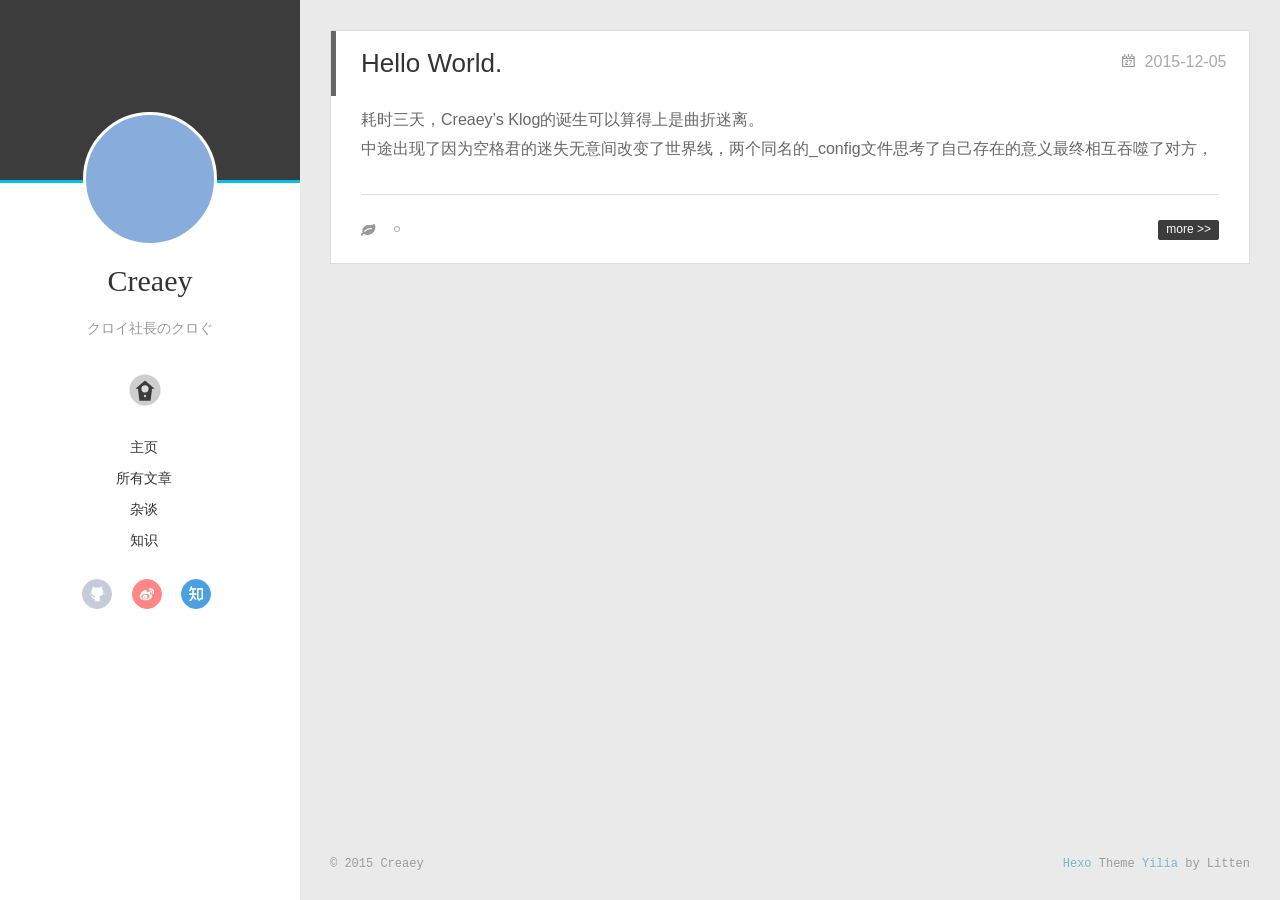
==== commit 56820dfa: "Site updated: 2015-12-06 21:08:21" ====
--- a/index.html
+++ b/index.html
@@ -216,8 +216,7 @@
     
     <div class="article-entry" itemprop="articleBody">
       
-        <p>耗时三天，Creaey’s Klog的诞生可谓是多灾多难，中途出现了因为空格君的迷失无意间改变了世界线，两个同名的_config文件思考了自己存在的意义最终相互吞噬了对方，以及John Doe同学不愿放弃自己的领土主权就算被修改了记忆，却仍在早已属于Creaey公国的国土上举旗称王等诸多情况，不过最终我还是完成了Creaey’s Klog的搭建工作。现在就由我来宣布“Creaey’s Klog say Hello World!”</p>
-
+        <p>耗时三天，Creaey’s Klog的诞生可以算得上是曲折迷离。<br>中途出现了因为空格君的迷失无意间改变了世界线，两个同名的_config文件思考了自己存在的意义最终相互吞噬了对方，
       
     </div>
     
@@ -230,6 +229,10 @@
 
       
 
+      
+        <p class="article-more-link">
+          <a  href="/2015/12/05/Hello-World/#more">more >></a>
+        </p>
       
       <div class="clearfix"></div>
     </div>
